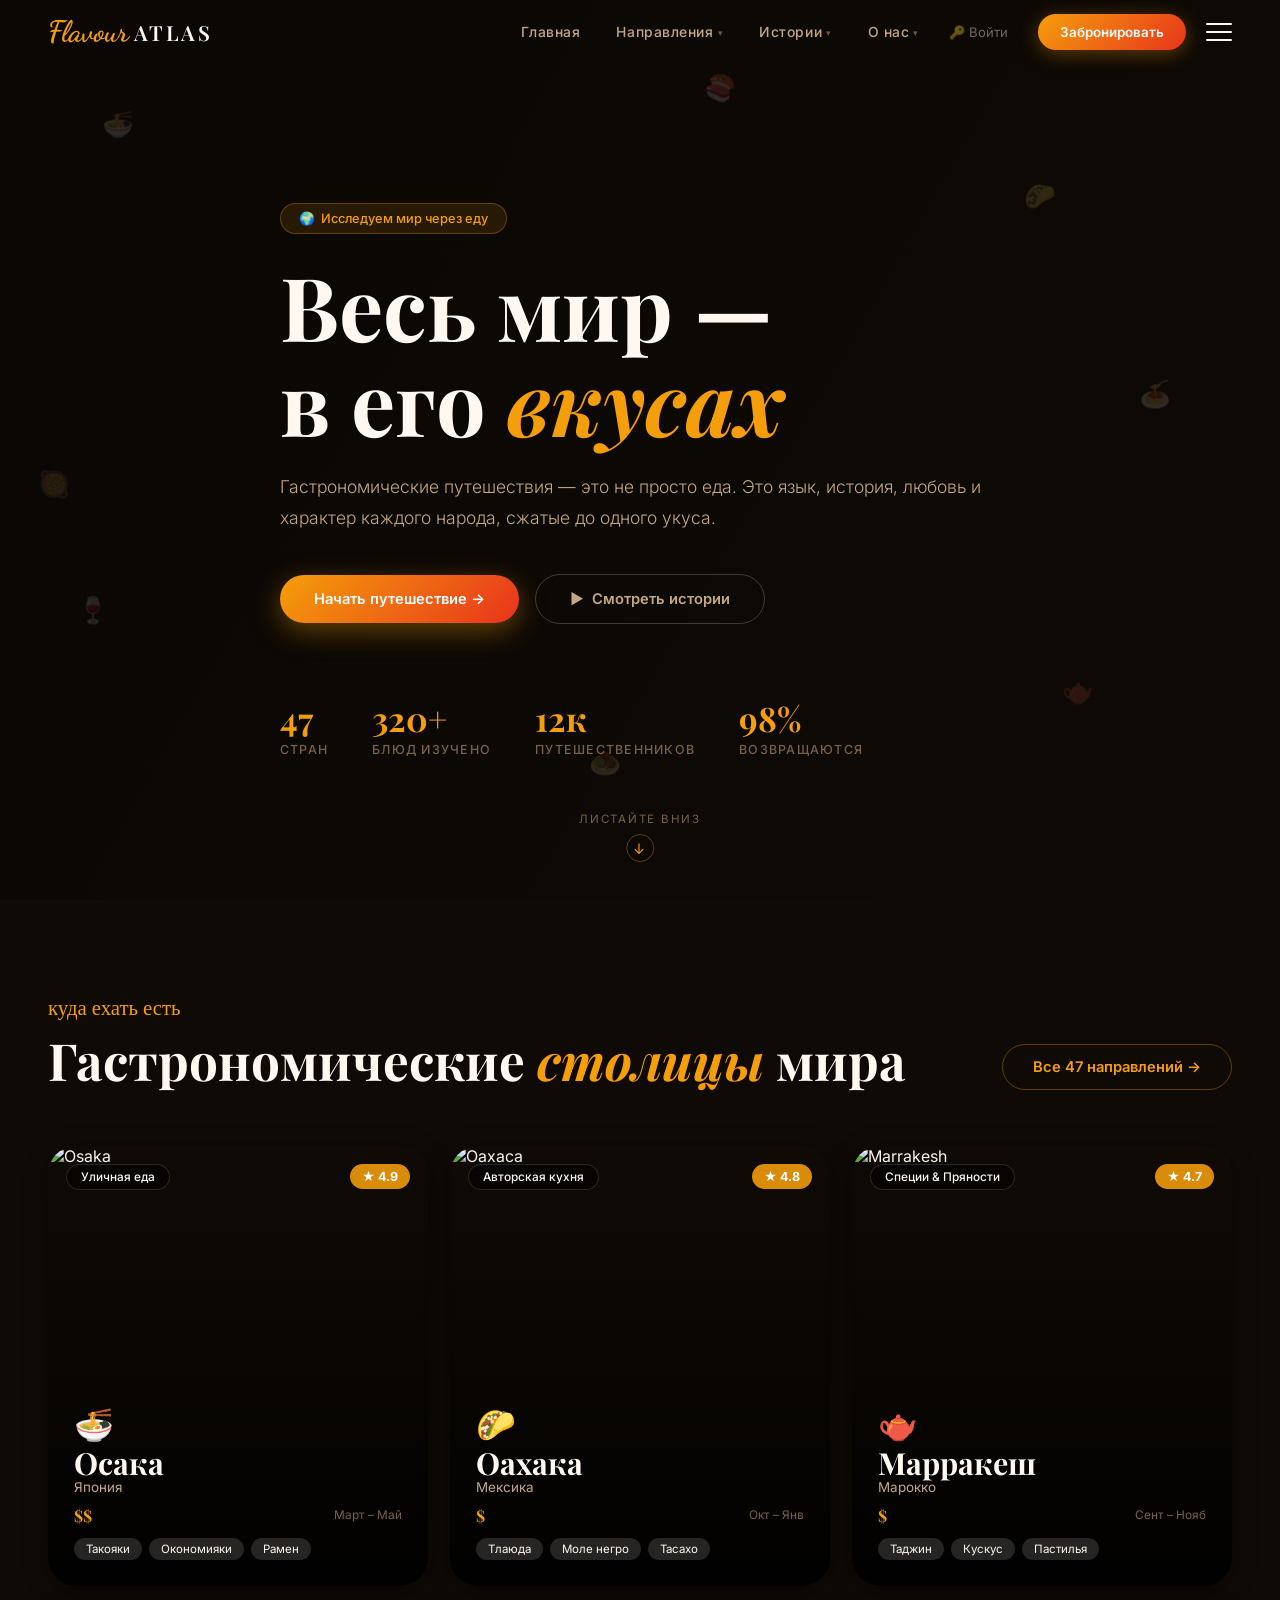
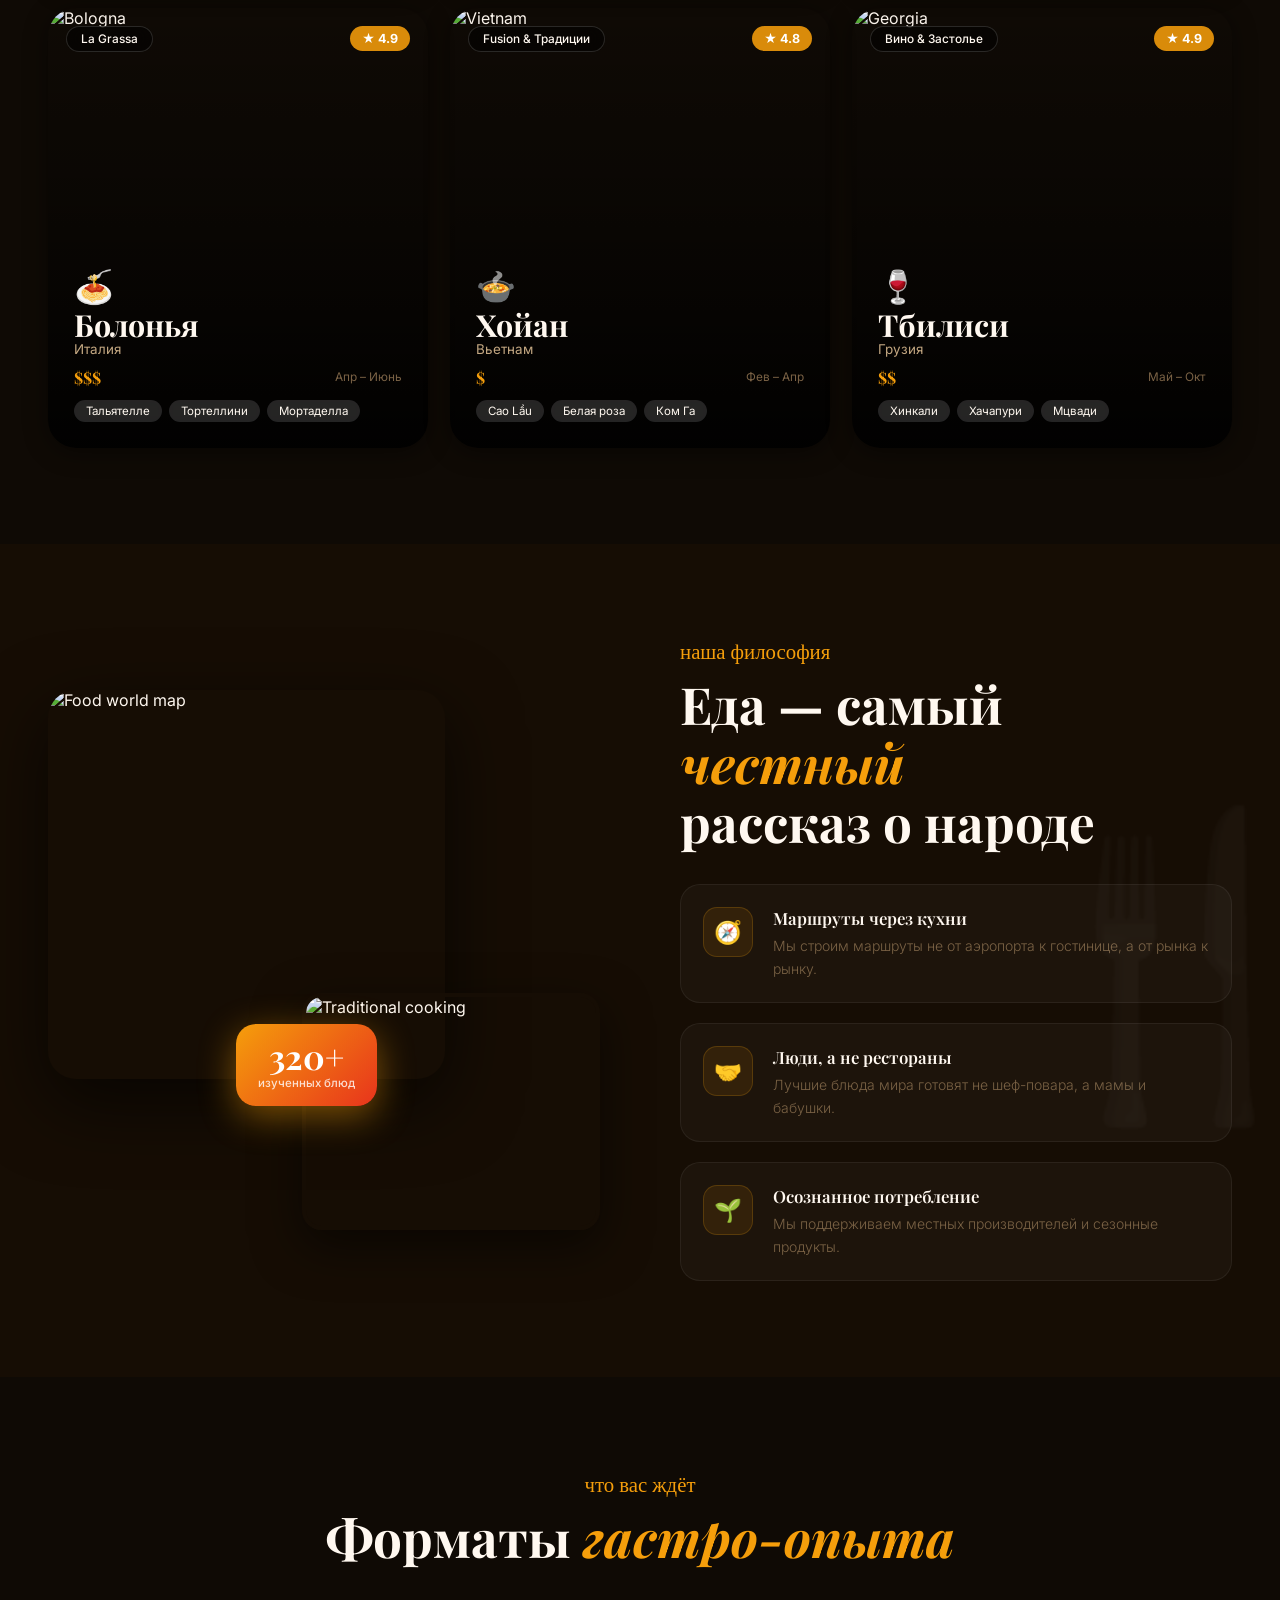
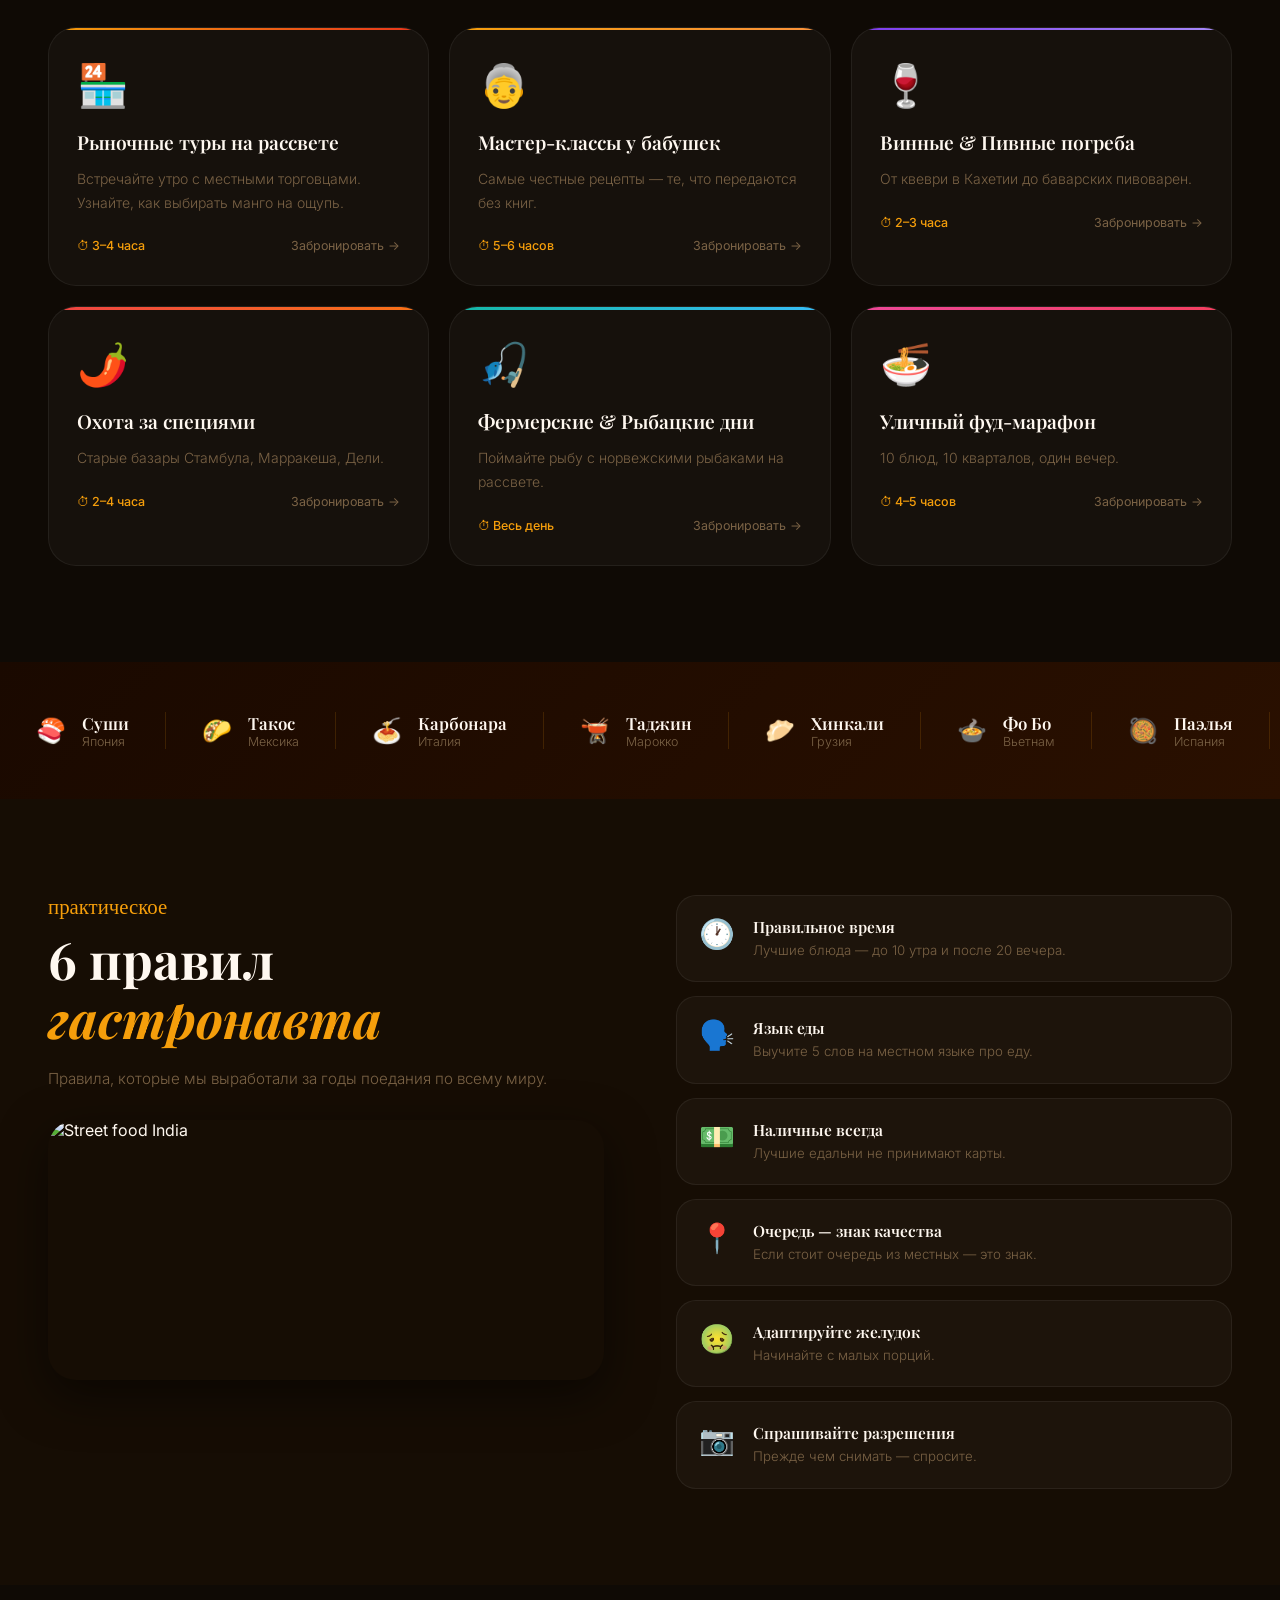
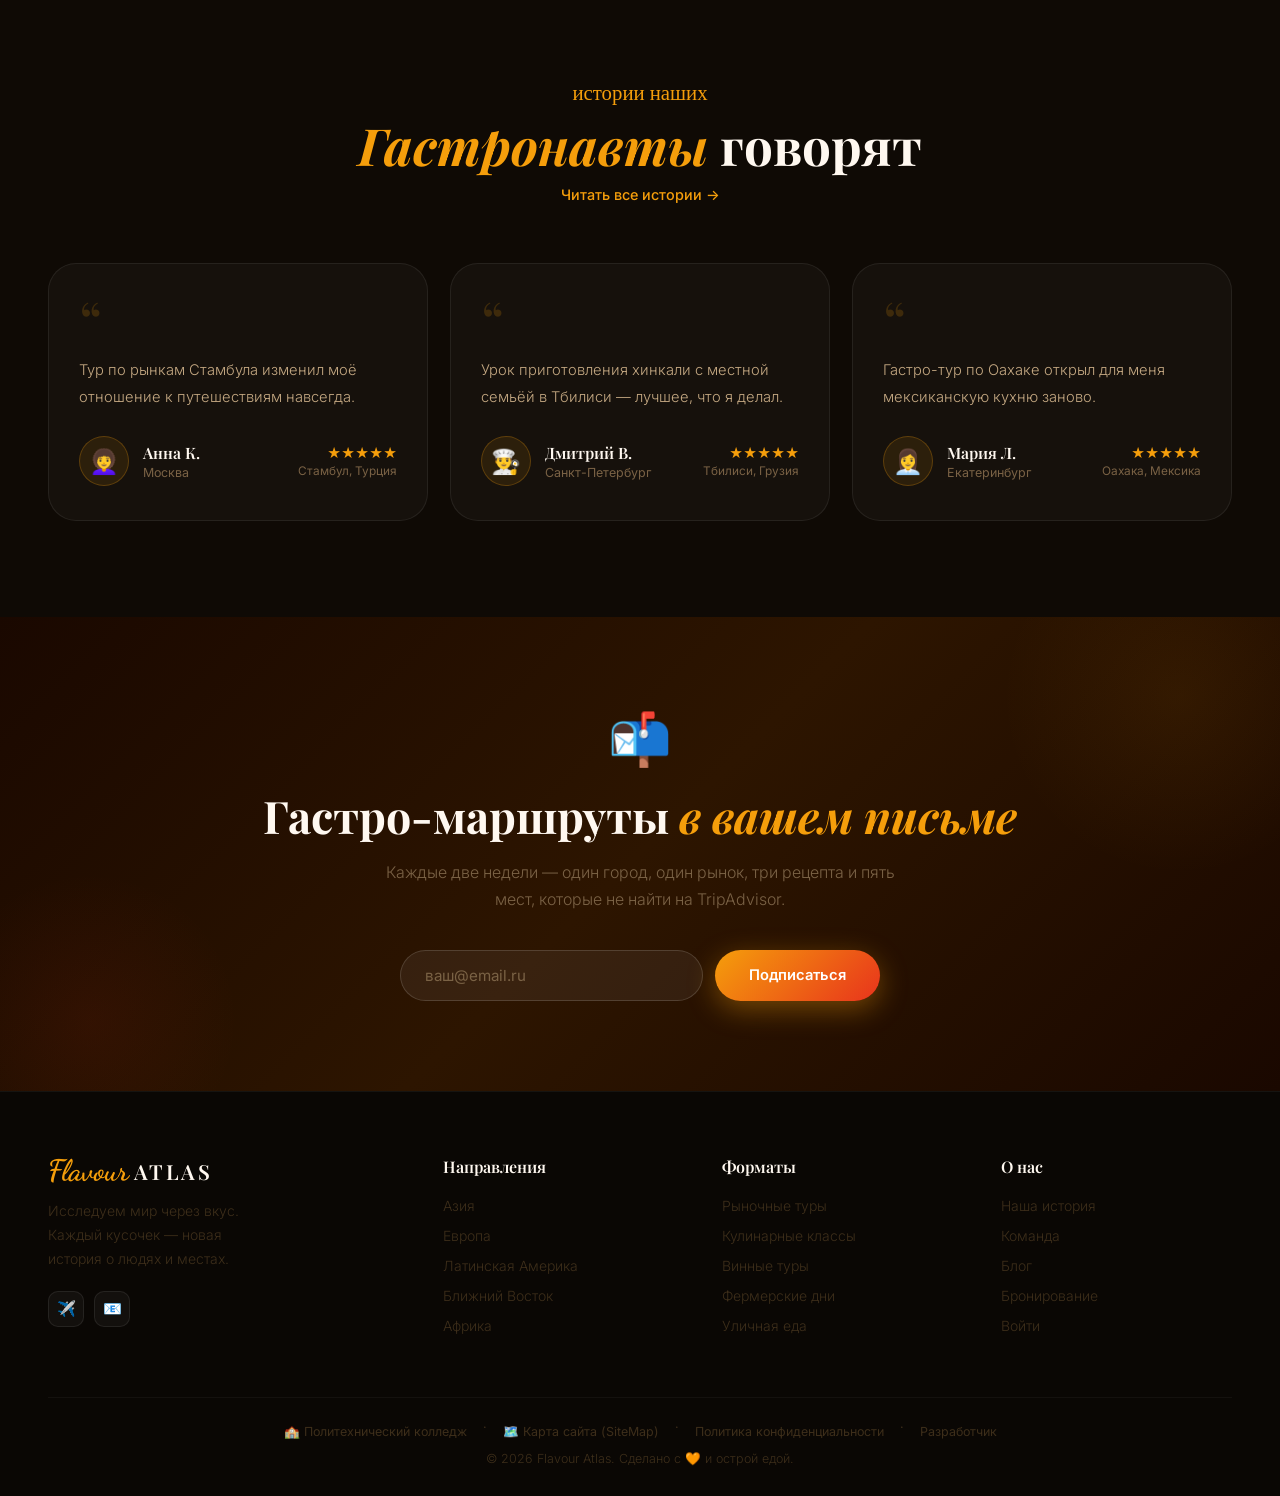
==== index.html @ 431e2768 "Add files via upload" ====
<!DOCTYPE html>
<html lang="ru">
<head>
  <meta charset="UTF-8" />
  <meta name="viewport" content="width=device-width, initial-scale=1.0, maximum-scale=1.0, user-scalable=yes" />
  <title>Flavour Atlas — Гастрономические Путешествия</title>
  <link rel="preconnect" href="https://fonts.googleapis.com" />
  <link rel="preconnect" href="https://fonts.gstatic.com" crossorigin />
  <link href="https://fonts.googleapis.com/css2?family=Playfair+Display:ital,wght@0,400;0,600;0,700;0,900;1,400&family=Inter:wght@300;400;500;600&family=Dancing+Script:wght@600;700&display=swap" rel="stylesheet" />
  <link rel="stylesheet" href="shared.css" />
</head>
<body>

<nav class="navbar" id="navbar">
  <div class="container">
    <a href="index.html" class="logo">
      <span class="logo-script">Flavour</span>
      <span class="logo-serif">ATLAS</span>
    </a>
    <ul class="nav-desktop">
      <li><a href="index.html">Главная</a></li>
      <li><a href="destinations.html">Направления <span class="nav-arrow">▾</span></a>
        <ul class="nav-sub"><li><a href="destinations.html">Все направления</a></li><li><a href="destinations.html">Азия</a></li><li><a href="destinations.html">Европа</a></li><li><a href="destinations.html">Латинская Америка</a></li><li><a href="destinations.html">Африка</a></li></ul>
      </li>
      <li><a href="story.html">Истории <span class="nav-arrow">▾</span></a>
        <ul class="nav-sub"><li><a href="story.html">Все истории</a></li><li><a href="story.html">Дневники</a></li><li><a href="story.html">Рецепты</a></li></ul>
      </li>
      <li><a href="about.html">О нас <span class="nav-arrow">▾</span></a>
        <ul class="nav-sub"><li><a href="about.html">Наша история</a></li><li><a href="about.html">Команда</a></li><li><a href="about.html">Контакты</a></li></ul>
      </li>
    </ul>
    <a href="auth.html" class="nav-auth-link">🔑 Войти</a>
    <a href="booking.html" class="nav-cta-btn">Забронировать</a>
    <div class="hamburger-menu">
      <input id="menu__toggle" type="checkbox"/>
      <label class="menu__btn" for="menu__toggle"><span></span></label>
      <div class="menu__overlay" onclick="document.getElementById('menu__toggle').checked=false"></div>
      <ul class="menu__box">
        <li><a class="menu__item" href="index.html">🏠 Главная</a></li>
        <li><input type="checkbox" id="sub-dest-m" class="menu__sub-toggle" checked/><label for="sub-dest-m">🗺️ Направления</label><ul class="menu__sub"><li><a href="destinations.html">Все направления</a></li><li><a href="destinations.html">Азия</a></li><li><a href="destinations.html">Европа</a></li><li><a href="destinations.html">Лат. Америка</a></li><li><a href="destinations.html">Африка</a></li></ul></li>
        <li><input type="checkbox" id="sub-story-m" class="menu__sub-toggle" checked/><label for="sub-story-m">✍️ Истории</label><ul class="menu__sub"><li><a href="story.html">Все истории</a></li><li><a href="story.html">Дневники</a></li><li><a href="story.html">Рецепты</a></li></ul></li>
        <li><input type="checkbox" id="sub-about-m" class="menu__sub-toggle" checked/><label for="sub-about-m">👥 О нас</label><ul class="menu__sub"><li><a href="about.html">Наша история</a></li><li><a href="about.html">Команда</a></li></ul></li>
        <li><a class="menu__item" href="privacy.html">🔒 Политика конфиденциальности</a></li>
        <li><a class="menu__item" href="developer.html">💻 Разработчик</a></li>
        <li><a class="menu__item" href="booking.html">📅 Забронировать</a></li>
        <li><a class="menu__item" href="auth.html">🔑 Войти / Регистрация</a></li>
      </ul>
    </div>
  </div>
</nav>

<section class="home-hero" id="home">
  <div class="home-hero-bg" style="background-image: url('Images/spec.jpg');"></div>
  <div class="home-hero-overlay"></div>
  <div class="hero-particles">
    <span class="particle" style="top:12%;left:8%;animation-delay:0s;animation-duration:5s">🍜</span>
    <span class="particle" style="top:20%;left:80%;animation-delay:.8s;animation-duration:6.5s">🌮</span>
    <span class="particle" style="top:66%;left:6%;animation-delay:1.4s;animation-duration:5.5s">🍷</span>
    <span class="particle" style="top:75%;left:83%;animation-delay:.3s;animation-duration:7s">🫖</span>
    <span class="particle" style="top:42%;left:89%;animation-delay:2s;animation-duration:6s">🍝</span>
    <span class="particle" style="top:52%;left:3%;animation-delay:1s;animation-duration:8s">🥘</span>
    <span class="particle" style="top:8%;left:55%;animation-delay:.5s;animation-duration:5.8s">🍣</span>
    <span class="particle" style="top:83%;left:46%;animation-delay:1.8s;animation-duration:6.2s">🧆</span>
  </div>
  <div class="container">
    <div class="home-hero-content">
      <div class="hero-pill">🌍&nbsp;&nbsp;Исследуем мир через еду</div>
      <h1>Весь мир —<br>в его <em>вкусах</em></h1>
      <p>Гастрономические путешествия — это не просто еда. Это язык, история, любовь и характер каждого народа, сжатые до одного&nbsp;укуса.</p>
      <div class="hero-cta">
        <a href="destinations.html" class="btn btn-primary">Начать путешествие &rarr;</a>
        <a href="story.html" class="btn btn-outline">&#9654;&nbsp; Смотреть истории</a>
      </div>
      <div class="hero-stats">
        <div class="stat-item"><div class="stat-num">47</div><div class="stat-label">стран</div></div>
        <div class="stat-item"><div class="stat-num">320+</div><div class="stat-label">блюд изучено</div></div>
        <div class="stat-item"><div class="stat-num">12к</div><div class="stat-label">путешественников</div></div>
        <div class="stat-item"><div class="stat-num">98%</div><div class="stat-label">возвращаются</div></div>
      </div>
    </div>
  </div>
  <div class="scroll-hint"><span>Листайте вниз</span><div class="scroll-arrow">↓</div></div>
</section>

<section class="section destinations" id="destinations">
  <div class="container">
    <div class="dest-header">
      <div><span class="section-label">куда ехать есть</span><h2 class="section-title">Гастрономические <em>столицы</em> мира</h2></div>
      <a href="destinations.html" class="btn btn-ghost">Все 47 направлений &rarr;</a>
    </div>
    <div class="dest-grid">
      <a class="dest-card" href="destinations.html"><img class="dest-card-img" src="Images/spec.jpg" alt="Osaka" loading="lazy"><div class="dest-card-overlay"></div><div class="dest-tag">Уличная еда</div><div class="dest-rating">★ 4.9</div><div class="dest-body"><div class="dest-emoji">🍜</div><div class="dest-city">Осака</div><div class="dest-country">Япония</div><div class="dest-desc">Мировая столица уличной еды: такояки, окономияки, рамен на каждом углу.</div><div class="dest-meta"><span class="dest-price">$$</span><span class="dest-time">Март – Май</span></div><div class="dest-tags"><span class="dest-dish">Такояки</span><span class="dest-dish">Окономияки</span><span class="dest-dish">Рамен</span></div></div></a>
      <a class="dest-card" href="destinations.html"><img class="dest-card-img" src="Images/mexic.jpg" alt="Oaxaca" loading="lazy"><div class="dest-card-overlay"></div><div class="dest-tag">Авторская кухня</div><div class="dest-rating">★ 4.8</div><div class="dest-body"><div class="dest-emoji">🌮</div><div class="dest-city">Оахака</div><div class="dest-country">Мексика</div><div class="dest-desc">Родина шоколада, мескаля и семи видов моле.</div><div class="dest-meta"><span class="dest-price">$</span><span class="dest-time">Окт – Янв</span></div><div class="dest-tags"><span class="dest-dish">Тлаюда</span><span class="dest-dish">Моле негро</span><span class="dest-dish">Тасахо</span></div></div></a>
      <a class="dest-card" href="destinations.html"><img class="dest-card-img" src="Images/night.jpg" alt="Marrakesh" loading="lazy"><div class="dest-card-overlay"></div><div class="dest-tag">Специи & Пряности</div><div class="dest-rating">★ 4.7</div><div class="dest-body"><div class="dest-emoji">🫖</div><div class="dest-city">Марракеш</div><div class="dest-country">Марокко</div><div class="dest-desc">Джемаа-эль-Фна — живой театр еды.</div><div class="dest-meta"><span class="dest-price">$</span><span class="dest-time">Сент – Нояб</span></div><div class="dest-tags"><span class="dest-dish">Таджин</span><span class="dest-dish">Кускус</span><span class="dest-dish">Пастилья</span></div></div></a>
      <a class="dest-card" href="destinations.html"><img class="dest-card-img" src="Images/pasta.jpg" alt="Bologna" loading="lazy"><div class="dest-card-overlay"></div><div class="dest-tag">La Grassa</div><div class="dest-rating">★ 4.9</div><div class="dest-body"><div class="dest-emoji">🍝</div><div class="dest-city">Болонья</div><div class="dest-country">Италия</div><div class="dest-desc">Жирная, сытная, гордая. Настоящий болоньезе.</div><div class="dest-meta"><span class="dest-price">$$$</span><span class="dest-time">Апр – Июнь</span></div><div class="dest-tags"><span class="dest-dish">Тальятелле</span><span class="dest-dish">Тортеллини</span><span class="dest-dish">Мортаделла</span></div></div></a>
      <a class="dest-card" href="destinations.html"><img class="dest-card-img" src="Images/vietnam.jpg" alt="Vietnam" loading="lazy"><div class="dest-card-overlay"></div><div class="dest-tag">Fusion & Традиции</div><div class="dest-rating">★ 4.8</div><div class="dest-body"><div class="dest-emoji">🍲</div><div class="dest-city">Хойан</div><div class="dest-country">Вьетнам</div><div class="dest-desc">Кулинарный перекрёсток Азии. Cao Lầu.</div><div class="dest-meta"><span class="dest-price">$</span><span class="dest-time">Фев – Апр</span></div><div class="dest-tags"><span class="dest-dish">Cao Lầu</span><span class="dest-dish">Белая роза</span><span class="dest-dish">Ком Га</span></div></div></a>
      <a class="dest-card" href="destinations.html"><img class="dest-card-img" src="Images/grusin.jpg" alt="Georgia" loading="lazy"><div class="dest-card-overlay"></div><div class="dest-tag">Вино & Застолье</div><div class="dest-rating">★ 4.9</div><div class="dest-body"><div class="dest-emoji">🍷</div><div class="dest-city">Тбилиси</div><div class="dest-country">Грузия</div><div class="dest-desc">Колыбель виноделия. Супра — многочасовое застолье.</div><div class="dest-meta"><span class="dest-price">$$</span><span class="dest-time">Май – Окт</span></div><div class="dest-tags"><span class="dest-dish">Хинкали</span><span class="dest-dish">Хачапури</span><span class="dest-dish">Мцвади</span></div></div></a>
    </div>
  </div>
</section>

<section class="section philosophy" id="about">
  <div class="container">
    <div class="philosophy-grid">
      <div class="philo-images">
        <img class="philo-img-main" src="Images/filosof.jpg" alt="Food world map" loading="lazy">
        <img class="philo-img-secondary" src="Images/sovet.jpg" alt="Traditional cooking" loading="lazy">
        <div class="philo-badge"><div class="philo-badge-num">320+</div><div class="philo-badge-label">изученных блюд</div></div>
      </div>
      <div class="philo-text">
        <span class="section-label">наша философия</span>
        <h2 class="section-title">Еда — самый <em>честный</em><br>рассказ о народе</h2>
        <div class="philo-points">
          <div class="philo-point"><div class="philo-icon">🧭</div><div><h4>Маршруты через кухни</h4><p>Мы строим маршруты не от аэропорта к гостинице, а от рынка к рынку.</p></div></div>
          <div class="philo-point"><div class="philo-icon">🤝</div><div><h4>Люди, а не рестораны</h4><p>Лучшие блюда мира готовят не шеф-повара, а мамы и бабушки.</p></div></div>
          <div class="philo-point"><div class="philo-icon">🌱</div><div><h4>Осознанное потребление</h4><p>Мы поддерживаем местных производителей и сезонные продукты.</p></div></div>
        </div>
      </div>
    </div>
  </div>
</section>

<section class="section experiences" id="experiences">
  <div class="container">
    <div class="exp-header"><span class="section-label">что вас ждёт</span><h2 class="section-title">Форматы <em>гастро-опыта</em></h2></div>
    <div class="exp-grid">
      <a class="exp-card c1" href="booking.html"><div class="exp-emoji">🏪</div><h3>Рыночные туры на рассвете</h3><p>Встречайте утро с местными торговцами. Узнайте, как выбирать манго на ощупь.</p><div class="exp-footer"><span class="exp-duration">⏱ 3–4 часа</span><span class="exp-link">Забронировать →</span></div></a>
      <a class="exp-card c2" href="booking.html"><div class="exp-emoji">👵</div><h3>Мастер-классы у бабушек</h3><p>Самые честные рецепты — те, что передаются без книг.</p><div class="exp-footer"><span class="exp-duration">⏱ 5–6 часов</span><span class="exp-link">Забронировать →</span></div></a>
      <a class="exp-card c3" href="booking.html"><div class="exp-emoji">🍷</div><h3>Винные & Пивные погреба</h3><p>От квеври в Кахетии до баварских пивоварен.</p><div class="exp-footer"><span class="exp-duration">⏱ 2–3 часа</span><span class="exp-link">Забронировать →</span></div></a>
      <a class="exp-card c4" href="booking.html"><div class="exp-emoji">🌶️</div><h3>Охота за специями</h3><p>Старые базары Стамбула, Марракеша, Дели.</p><div class="exp-footer"><span class="exp-duration">⏱ 2–4 часа</span><span class="exp-link">Забронировать →</span></div></a>
      <a class="exp-card c5" href="booking.html"><div class="exp-emoji">🎣</div><h3>Фермерские & Рыбацкие дни</h3><p>Поймайте рыбу с норвежскими рыбаками на рассвете.</p><div class="exp-footer"><span class="exp-duration">⏱ Весь день</span><span class="exp-link">Забронировать →</span></div></a>
      <a class="exp-card c6" href="booking.html"><div class="exp-emoji">🍜</div><h3>Уличный фуд-марафон</h3><p>10 блюд, 10 кварталов, один вечер.</p><div class="exp-footer"><span class="exp-duration">⏱ 4–5 часов</span><span class="exp-link">Забронировать →</span></div></a>
    </div>
  </div>
</section>

<div class="food-strip">
  <div class="strip-track">
    <div class="strip-item"><span style="font-size:1.5rem">🍣</span><div><div class="strip-dish">Суши</div><div class="strip-country">Япония</div></div></div>
    <div class="strip-item"><span style="font-size:1.5rem">🌮</span><div><div class="strip-dish">Такос</div><div class="strip-country">Мексика</div></div></div>
    <div class="strip-item"><span style="font-size:1.5rem">🍝</span><div><div class="strip-dish">Карбонара</div><div class="strip-country">Италия</div></div></div>
    <div class="strip-item"><span style="font-size:1.5rem">🫕</span><div><div class="strip-dish">Таджин</div><div class="strip-country">Марокко</div></div></div>
    <div class="strip-item"><span style="font-size:1.5rem">🥟</span><div><div class="strip-dish">Хинкали</div><div class="strip-country">Грузия</div></div></div>
    <div class="strip-item"><span style="font-size:1.5rem">🍲</span><div><div class="strip-dish">Фо Бо</div><div class="strip-country">Вьетнам</div></div></div>
    <div class="strip-item"><span style="font-size:1.5rem">🥘</span><div><div class="strip-dish">Паэлья</div><div class="strip-country">Испания</div></div></div>
    <div class="strip-item"><span style="font-size:1.5rem">🍛</span><div><div class="strip-dish">Масала</div><div class="strip-country">Индия</div></div></div>
    <div class="strip-item"><span style="font-size:1.5rem">🥐</span><div><div class="strip-dish">Круассан</div><div class="strip-country">Франция</div></div></div>
    <div class="strip-item"><span style="font-size:1.5rem">🧆</span><div><div class="strip-dish">Фалафель</div><div class="strip-country">Израиль</div></div></div>
    <div class="strip-item"><span style="font-size:1.5rem">🍜</span><div><div class="strip-dish">Pad Thai</div><div class="strip-country">Таиланд</div></div></div>
    <div class="strip-item"><span style="font-size:1.5rem">🥩</span><div><div class="strip-dish">Асадо</div><div class="strip-country">Аргентина</div></div></div>
  </div>
</div>

<section class="section tips" id="tips">
  <div class="container">
    <div class="tips-grid">
      <div class="tips-left">
        <span class="section-label">практическое</span>
        <h2 class="section-title">6 правил <em>гастронавта</em></h2>
        <p>Правила, которые мы выработали за годы поедания по всему миру.</p>
        <img class="tips-img" src="Images/sovet.jpg" alt="Street food India" loading="lazy">
      </div>
      <div class="tips-list">
        <div class="tip-item"><span class="tip-emoji">🕐</span><div><h4>Правильное время</h4><p>Лучшие блюда — до 10 утра и после 20 вечера.</p></div></div>
        <div class="tip-item"><span class="tip-emoji">🗣️</span><div><h4>Язык еды</h4><p>Выучите 5 слов на местном языке про еду.</p></div></div>
        <div class="tip-item"><span class="tip-emoji">💵</span><div><h4>Наличные всегда</h4><p>Лучшие едальни не принимают карты.</p></div></div>
        <div class="tip-item"><span class="tip-emoji">📍</span><div><h4>Очередь — знак качества</h4><p>Если стоит очередь из местных — это знак.</p></div></div>
        <div class="tip-item"><span class="tip-emoji">🤢</span><div><h4>Адаптируйте желудок</h4><p>Начинайте с малых порций.</p></div></div>
        <div class="tip-item"><span class="tip-emoji">📷</span><div><h4>Спрашивайте разрешения</h4><p>Прежде чем снимать — спросите.</p></div></div>
      </div>
    </div>
  </div>
</section>

<section class="section reviews" id="reviews">
  <div class="container">
    <div class="reviews-header">
      <span class="section-label">истории наших</span>
      <h2 class="section-title"><em>Гастронавты</em> говорят</h2>
      <p style="margin-top:12px;font-size:.9rem;color:var(--muted);"><a href="story.html" style="color:var(--gold);font-weight:500;">Читать все истории →</a></p>
    </div>
    <div class="reviews-grid">
      <a class="review-card" href="story.html"><div class="review-quote">&ldquo;</div><p class="review-text">Тур по рынкам Стамбула изменил моё отношение к путешествиям навсегда.</p><div class="review-footer"><div class="review-avatar">👩‍🦱</div><div><div class="review-name">Анна К.</div><div class="review-city">Москва</div></div><div class="review-stars"><div class="stars">★★★★★</div><div class="review-dest">Стамбул, Турция</div></div></div></a>
      <a class="review-card" href="story.html"><div class="review-quote">&ldquo;</div><p class="review-text">Урок приготовления хинкали с местной семьёй в Тбилиси — лучшее, что я делал.</p><div class="review-footer"><div class="review-avatar">👨‍🍳</div><div><div class="review-name">Дмитрий В.</div><div class="review-city">Санкт-Петербург</div></div><div class="review-stars"><div class="stars">★★★★★</div><div class="review-dest">Тбилиси, Грузия</div></div></div></a>
      <a class="review-card" href="story.html"><div class="review-quote">&ldquo;</div><p class="review-text">Гастро-тур по Оахаке открыл для меня мексиканскую кухню заново.</p><div class="review-footer"><div class="review-avatar">👩‍💼</div><div><div class="review-name">Мария Л.</div><div class="review-city">Екатеринбург</div></div><div class="review-stars"><div class="stars">★★★★★</div><div class="review-dest">Оахака, Мексика</div></div></div></a>
    </div>
  </div>
</section>

<section class="newsletter" id="newsletter">
  <div class="container newsletter-inner">
    <div class="newsletter-icon">📬</div>
    <h2>Гастро-маршруты <em>в вашем письме</em></h2>
    <p>Каждые две недели — один город, один рынок, три рецепта и пять мест, которые не найти на TripAdvisor.</p>
    <form class="newsletter-form" id="newsletter-form" onsubmit="event.preventDefault(); document.getElementById('newsletter-form').style.display='none'; document.getElementById('newsletter-success').style.display='block';">
      <input class="newsletter-input" type="email" placeholder="ваш@email.ru" required>
      <button type="submit" class="btn btn-primary">Подписаться</button>
    </form>
    <div class="newsletter-success" id="newsletter-success">🎉 Отлично! Первый маршрут уже летит к вам на почту.</div>
  </div>
</section>

<footer class="footer">
  <div class="container">
    <div class="footer-grid">
      <div class="footer-brand">
        <a href="index.html" class="logo"><span class="logo-script">Flavour</span><span class="logo-serif">ATLAS</span></a>
        <p>Исследуем мир через вкус. Каждый кусочек — новая история о людях и местах.</p>
        <div class="social-links">
          <a href="https://t.me/Nickusor" class="social-btn" target="_blank" rel="noopener noreferrer" title="Telegram">✈️</a>
          <a href="mailto:mihakozlov2007@gmail.com" class="social-btn" title="Email">📧</a>
        </div>
      </div>
      <div class="footer-col">
        <h4>Направления</h4>
        <ul><li><a href="destinations.html">Азия</a></li><li><a href="destinations.html">Европа</a></li><li><a href="destinations.html">Латинская Америка</a></li><li><a href="destinations.html">Ближний Восток</a></li><li><a href="destinations.html">Африка</a></li></ul>
      </div>
      <div class="footer-col">
        <h4>Форматы</h4>
        <ul><li><a href="booking.html">Рыночные туры</a></li><li><a href="booking.html">Кулинарные классы</a></li><li><a href="booking.html">Винные туры</a></li><li><a href="booking.html">Фермерские дни</a></li><li><a href="booking.html">Уличная еда</a></li></ul>
      </div>
      <div class="footer-col">
        <h4>О нас</h4>
        <ul><li><a href="about.html">Наша история</a></li><li><a href="about.html">Команда</a></li><li><a href="story.html">Блог</a></li><li><a href="booking.html">Бронирование</a></li><li><a href="auth.html">Войти</a></li></ul>
      </div>
    </div>
    <div class="footer-bottom">
      <div class="footer-links-row">
        <a href="https://www.bartc.by" target="_blank" rel="noopener noreferrer">🏫 Политехнический колледж</a>
        <span>·</span>
        <a href="sitemap.html">🗺️ Карта сайта (SiteMap)</a>
        <span>·</span>
        <a href="privacy.html">Политика конфиденциальности</a>
        <span>·</span>
        <a href="developer.html">Разработчик</a>
      </div>
      <div class="footer-links-row">
        <span class="footer-copy">© 2026 Flavour Atlas. Сделано с 🧡 и острой едой.</span>
      </div>
    </div>
  </div>
</footer>

</body>
</html>
---- shared.css ----
*, *::before, *::after { box-sizing: border-box; margin: 0; padding: 0; }

:root {
  --black:      #0A0704;
  --dark:       #0F0A05;
  --dark2:      #160D04;
  --dark3:      #1C1008;
  --gold:       #F59E0B;
  --gold-light: #FCD34D;
  --fire:       #E8341C;
  --cream:      #FFF8F0;
  --sand:       #C4A882;
  --muted:      #7A6245;
  --dimmed:     #3D2E1A;
  --r-sm:       12px;
  --r-md:       20px;
  --r-lg:       28px;
  --r-xl:       36px;
  --shadow:     0 8px 32px rgba(0,0,0,.5);
  --shadow-lg:  0 20px 64px rgba(0,0,0,.6);
  --transition: all .3s ease;
}

html { scroll-behavior: smooth; }
body {
  background: var(--dark);
  color: var(--cream);
  font-family: 'Inter', sans-serif;
  -webkit-font-smoothing: antialiased;
  overflow-x: hidden;
}
a { text-decoration: none; color: inherit; }
ul { list-style: none; }
img { display: block; max-width: 100%; }

::-webkit-scrollbar { width: 5px; }
::-webkit-scrollbar-track { background: var(--black); }
::-webkit-scrollbar-thumb { background: linear-gradient(var(--gold), var(--fire)); border-radius: 4px; }
::selection { background: rgba(245,158,11,.28); color: var(--cream); }

@keyframes floatUp    { 0%,100%{transform:translateY(0)rotate(0)}  50%{transform:translateY(-18px)rotate(6deg)} }
@keyframes scrollBob  { 0%,100%{transform:translateX(-50%)translateY(0)} 50%{transform:translateX(-50%)translateY(10px)} }
@keyframes fadeUp     { from{opacity:0;transform:translateY(30px)} to{opacity:1;transform:translateY(0)} }
@keyframes pulse      { 0%,100%{box-shadow:0 0 24px rgba(245,158,11,.3)} 50%{box-shadow:0 0 48px rgba(245,158,11,.65)} }
@keyframes gradMove   { 0%{background-position:0% 50%} 50%{background-position:100% 50%} 100%{background-position:0% 50%} }

.container  { max-width: 1240px; margin: 0 auto; padding: 0 28px; }
.section    { padding: 96px 0; }

.section-label {
  font-family: 'Dancing Script', cursive;
  font-size: 1.3rem;
  color: var(--gold);
  display: block;
  margin-bottom: 10px;
}
.section-title {
  font-family: 'Playfair Display', serif;
  font-size: clamp(1.9rem, 4.5vw, 3.2rem);
  font-weight: 700;
  line-height: 1.15;
  color: var(--cream);
}
.section-title em { font-style: italic; color: var(--gold); }

.btn {
  display: inline-flex; align-items: center; gap: 8px;
  padding: 15px 34px;
  border-radius: 100px;
  font-family: 'Inter', sans-serif;
  font-size: .92rem; font-weight: 600;
  cursor: pointer;
  transition: var(--transition);
  border: none; outline: none;
  text-decoration: none;
}
.btn:hover { transform: translateY(-2px); }

.btn-primary {
  background: linear-gradient(135deg, var(--gold), var(--fire));
  color: #fff;
  box-shadow: 0 8px 28px rgba(245,158,11,.38);
}
.btn-primary:hover { box-shadow: 0 14px 40px rgba(245,158,11,.55); }

.btn-outline {
  background: transparent;
  color: var(--sand);
  border: 1.5px solid rgba(255,255,255,.2);
}
.btn-outline:hover { border-color: var(--gold); color: var(--gold); }

.btn-ghost {
  background: transparent;
  color: var(--gold);
  border: 1.5px solid rgba(245,158,11,.35);
  padding: 13px 30px;
}
.btn-ghost:hover { background: var(--gold); color: var(--dark); }

.tag {
  display: inline-flex; align-items: center; gap: 5px;
  padding: 5px 14px;
  border-radius: 100px;
  font-size: .75rem; font-weight: 500;
}
.tag-gold    { background: rgba(245,158,11,.12); border: 1px solid rgba(245,158,11,.3);  color: var(--gold); }
.tag-dark    { background: rgba(0,0,0,.48); backdrop-filter: blur(10px); border: 1px solid rgba(255,255,255,.14); color: var(--cream); }

.breadcrumb {
  font-size: .82rem;
  color: var(--muted);
  margin-bottom: 20px;
  display: flex; gap: 10px; align-items: center;
}
.breadcrumb a { color: var(--sand); transition: color .2s; }
.breadcrumb a:hover { color: var(--gold); }
.breadcrumb .sep { color: var(--dimmed); }

.navbar {
  position: fixed; top: 0; left: 0; right: 0;
  z-index: 999; padding: 14px 0;
  background: transparent;
  transition: background .35s, border-bottom .35s, box-shadow .35s;
}
.navbar.scrolled {
  background: rgba(10,7,4,.95);
  backdrop-filter: blur(22px);
  border-bottom: 1px solid rgba(245,158,11,.12);
  box-shadow: 0 4px 24px rgba(0,0,0,.4);
}
.navbar .container {
  display: flex; align-items: center; justify-content: space-between; gap: 12px;
}

.logo { display: flex; align-items: baseline; gap: 5px; text-decoration: none; }
.logo-script { font-family: 'Dancing Script', cursive; font-size: 1.85rem; font-weight: 700; color: var(--gold); line-height: 1; }
.logo-serif  { font-family: 'Playfair Display', serif;  font-size: 1.3rem;  font-weight: 600; color: var(--cream); letter-spacing: .12em; line-height: 1; }

.nav-desktop { display: flex; align-items: center; gap: 0; list-style: none; margin-left: auto; }
.nav-desktop > li { position: relative; }
.nav-desktop > li > a {
  display: flex; align-items: center; gap: 4px;
  padding: 10px 18px;
  font-size: .87rem; font-weight: 500;
  color: var(--sand); letter-spacing: .04em;
  text-decoration: none;
  transition: color .2s;
  white-space: nowrap;
}
.nav-desktop > li > a:hover,
.nav-desktop > li > a.active { color: var(--gold); }

.nav-arrow { font-size: .55rem; opacity: .5; }
.nav-desktop > li:hover > a > .nav-arrow { transform: rotate(180deg); opacity: 1; }

.nav-sub {
  position: absolute; top: 100%; left: 0;
  min-width: 200px;
  background: rgba(15,8,3,.97);
  border: 1px solid rgba(245,158,11,.2);
  border-radius: 12px;
  padding: 8px 0;
  opacity: 0; visibility: hidden;
  transform: translateY(10px);
  transition: opacity .25s, visibility .25s, transform .25s;
  box-shadow: 0 12px 40px rgba(0,0,0,.7);
  list-style: none;
  z-index: 1000;
}
.nav-desktop > li:hover > .nav-sub { opacity: 1; visibility: visible; transform: translateY(0); }
.nav-sub li a {
  display: flex; align-items: center; gap: 8px;
  padding: 10px 20px;
  font-size: .82rem; color: rgba(255,248,240,.65);
  text-decoration: none;
  transition: color .2s, background .2s, padding-left .2s;
  white-space: nowrap;
}
.nav-sub li a:hover { color: var(--gold); background: rgba(245,158,11,.08); padding-left: 26px; }

.nav-cta-btn {
  margin-left: 12px;
  display: inline-flex; align-items: center; gap: 5px;
  padding: 10px 22px; border-radius: 100px;
  background: linear-gradient(135deg, var(--gold), var(--fire));
  color: #fff; font-size: .84rem; font-weight: 600;
  text-decoration: none;
  box-shadow: 0 4px 20px rgba(245,158,11,.35);
  transition: transform .15s, box-shadow .15s;
}
.nav-cta-btn:hover { transform: translateY(-2px); box-shadow: 0 8px 32px rgba(245,158,11,.55); }
.nav-auth-link {
  font-size: .82rem; color: rgba(255,248,240,.4); text-decoration: none;
  font-family: 'Inter', sans-serif; transition: color .2s; margin-right: 6px;
}
.nav-auth-link:hover { color: var(--gold); }

.hamburger-menu { display: flex; align-items: center; margin-left: 8px; }
#menu__toggle { opacity: 0; position: absolute; pointer-events: none; }

.menu__btn {
  display: flex; align-items: center;
  width: 26px; height: 26px;
  cursor: pointer; z-index: 1001;
  position: relative;
}
.menu__btn > span,
.menu__btn > span::before,
.menu__btn > span::after {
  display: block; position: absolute;
  width: 100%; height: 2px;
  background: var(--cream);
  border-radius: 2px;
  transition-duration: .25s;
}
.menu__btn > span::before { content: ''; top: -8px; }
.menu__btn > span::after  { content: ''; top:  8px; }

#menu__toggle:checked ~ .menu__btn > span { transform: rotate(45deg); }
#menu__toggle:checked ~ .menu__btn > span::before { top: 0; transform: rotate(0); }
#menu__toggle:checked ~ .menu__btn > span::after { top: 0; transform: rotate(90deg); }

.menu__box {
  display: block; position: fixed;
  visibility: hidden;
  top: 0; left: -100%;
  width: min(320px, 85vw); height: 100%;
  margin: 0; padding: 90px 0 40px;
  list-style: none; overflow-y: auto;
  background: rgba(10,7,4,.98);
  box-shadow: 2px 0 24px rgba(0,0,0,.8);
  border-right: 1px solid rgba(245,158,11,.12);
  transition-duration: .25s;
  z-index: 1000;
}
#menu__toggle:checked ~ .menu__box { visibility: visible; left: 0; }

.menu__item {
  display: block; padding: 14px 32px;
  color: var(--sand); font-family: 'Inter', sans-serif;
  font-size: 1.05rem; font-weight: 500;
  text-decoration: none;
  border-bottom: 1px solid rgba(255,255,255,.04);
  transition-duration: .25s;
}
.menu__item:hover { color: var(--gold); background: rgba(245,158,11,.06); padding-left: 38px; }

.menu__sub-toggle { display: none; }
.menu__sub-toggle + label {
  display: flex; align-items: center; gap: 8px;
  padding: 16px 32px 8px;
  color: var(--gold); font-family: 'Inter', sans-serif;
  font-size: .95rem; font-weight: 600;
  cursor: default;
  letter-spacing: .04em;
  text-transform: uppercase;
}
.menu__sub-toggle + label::after { content: '▾'; font-size: .65rem; color: rgba(245,158,11,.5); margin-left: auto; }

.menu__sub { list-style: none; background: rgba(0,0,0,.2); padding: 0 0 8px; }
.menu__sub li a {
  display: block; padding: 10px 32px 10px 48px;
  font-size: .9rem; color: rgba(255,248,240,.55);
  font-family: 'Inter', sans-serif; text-decoration: none;
  transition-duration: .25s;
}
.menu__sub li a:hover { color: var(--gold); padding-left: 54px; }

#menu__toggle:checked ~ .menu__overlay {
  position: fixed; inset: 0;
  background: rgba(0,0,0,.5);
  z-index: 999;
}

@media (max-width: 1024px) {
  .nav-desktop > li > a { padding: 10px 12px; }
}
@media (max-width: 768px) {
  .nav-cta-btn, .nav-auth-link { display: none; }
  .nav-desktop > li > a { padding: 8px 8px; font-size: .76rem; letter-spacing: 0; }
  .nav-arrow { display: none; }
  .menu__box { width: min(300px, 85vw); }
}

.footer { background: var(--black); padding: 64px 0 30px; border-top: 1px solid rgba(255,255,255,.05); }
.footer-grid {
  display: grid; grid-template-columns: 1.5fr 1fr 1fr 1fr;
  gap: 48px; margin-bottom: 52px;
}
.footer-brand p { font-size: .875rem; color: var(--dimmed); line-height: 1.7; font-weight: 300; max-width: 220px; margin-top: 14px; }
.social-links   { display: flex; gap: 10px; margin-top: 20px; }
.social-btn {
  width: 36px; height: 36px;
  background: rgba(255,255,255,.04); border: 1px solid rgba(255,255,255,.08);
  border-radius: 10px; display: flex; align-items: center; justify-content: center;
  font-size: .95rem; cursor: pointer; transition: var(--transition);
  color: var(--cream); text-decoration: none;
}
.social-btn:hover { background: rgba(245,158,11,.14); border-color: rgba(245,158,11,.3); transform: translateY(-2px); }
.footer-col h4  { font-family: 'Playfair Display', serif; font-size: 1rem; font-weight: 600; color: var(--cream); margin-bottom: 18px; }
.footer-col li  { margin-bottom: 10px; }
.footer-col a   { font-size: .875rem; color: var(--dimmed); font-weight: 300; transition: color .2s, padding-left .2s; }
.footer-col a:hover { color: var(--gold); padding-left: 4px; }
.footer-bottom {
  border-top: 1px solid rgba(255,255,255,.04); padding-top: 22px;
  display: flex; flex-direction: column; gap: 8px;
}
.footer-links-row {
  display: flex; gap: 16px; flex-wrap: wrap; justify-content: center;
  font-size: .78rem; color: var(--dimmed);
}
.footer-links-row a {
  color: var(--dimmed); transition: color .2s;
  padding: 4px 0;
}
.footer-links-row a:hover { color: var(--gold); }
.footer-copy { font-size: .78rem; color: var(--dimmed); font-weight: 300; }

@media (max-width: 1024px) { .footer-grid { grid-template-columns: 1fr 1fr; } }
@media (max-width: 480px) {
  .footer-grid { grid-template-columns: 1fr; }
  .footer-bottom { flex-direction: column; text-align: center; }
}

.page-hero {
  position: relative;
  min-height: 50vh;
  display: flex; align-items: center;
  overflow: hidden;
  background: var(--dark);
}
.page-hero-bg {
  position: absolute; inset: 0;
  background-size: cover; background-position: center;
  opacity: .3;
}
.page-hero-overlay {
  position: absolute; inset: 0;
  background: linear-gradient(120deg, rgba(10,7,4,.92) 0%, rgba(10,7,4,.5) 60%, transparent 100%);
}
.page-hero-content {
  position: relative; z-index: 2;
  padding: 140px 0 80px;
  max-width: 680px;
}
.page-hero h1 {
  font-family: 'Playfair Display', serif;
  font-size: clamp(2.8rem, 7vw, 5rem);
  font-weight: 700; line-height: 1.08;
  color: var(--cream); margin-bottom: 24px;
}
.page-hero h1 em { font-style: italic; color: var(--gold); }
.page-hero p {
  font-size: 1.1rem; color: var(--sand);
  font-weight: 300; line-height: 1.75;
  margin-bottom: 40px;
}

.gallery-section { background: var(--dark); padding: 80px 0; }
.gallery-grid {
  display: grid;
  grid-template-columns: repeat(3, 1fr);
  gap: 20px;
}
.gallery-item {
  position: relative;
  border-radius: var(--r-lg);
  overflow: hidden;
  cursor: pointer;
  height: 320px;
  border: 1px solid rgba(255,255,255,.07);
  transition: var(--transition);
}
.gallery-item:hover {
  transform: translateY(-6px);
  border-color: rgba(245,158,11,.3);
  box-shadow: 0 20px 56px rgba(0,0,0,.5);
}
.gallery-item img {
  width: 100%; height: 100%; object-fit: cover;
  transition: transform .5s ease;
}
.gallery-item:hover img { transform: scale(1.08); }
.gallery-item-overlay {
  position: absolute; inset: 0;
  background: linear-gradient(to top, rgba(10,7,4,.85) 0%, transparent 60%);
  display: flex; flex-direction: column; justify-content: flex-end;
  padding: 24px;
  opacity: 0;
  transition: opacity .3s ease;
}
.gallery-item:hover .gallery-item-overlay { opacity: 1; }
.gallery-item-title {
  font-family: 'Playfair Display', serif;
  font-size: 1.1rem; font-weight: 700; color: var(--cream);
  margin-bottom: 4px;
}
.gallery-item-location {
  font-size: .8rem; color: var(--gold); font-weight: 500;
}
.gallery-item-zoom {
  position: absolute; top: 16px; right: 16px;
  width: 40px; height: 40px;
  background: rgba(0,0,0,.5);
  border: 1px solid rgba(255,255,255,.15);
  border-radius: 50%;
  display: flex; align-items: center; justify-content: center;
  color: var(--cream);
  opacity: 0;
  transition: opacity .3s ease, background .2s;
}
.gallery-item:hover .gallery-item-zoom { opacity: 1; }
.gallery-item-zoom:hover { background: var(--gold); color: var(--dark); }

.gallery-item.featured { grid-column: span 2; height: 400px; }

@media (max-width: 1024px) {
  .gallery-grid { grid-template-columns: repeat(2, 1fr); }
  .gallery-item.featured { grid-column: span 2; }
}
@media (max-width: 540px) {
  .gallery-grid { grid-template-columns: 1fr; }
  .gallery-item.featured { grid-column: span 1; height: 320px; }
}

.slider-container {
  position: relative;
  border-radius: var(--r-xl);
  overflow: hidden;
  border: 1px solid rgba(255,255,255,.1);
  margin-bottom: 24px;
}
.slider-track {
  display: flex;
  transition: transform .5s ease;
}
.slider-slide {
  min-width: 100%;
  position: relative;
  height: 450px;
  cursor: pointer;
}
.slider-slide img {
  width: 100%; height: 100%; object-fit: cover;
}
.slider-caption {
  position: absolute; inset: 0;
  background: linear-gradient(to top, rgba(10,7,4,.85) 0%, transparent 50%);
  display: flex; flex-direction: column; justify-content: flex-end;
  padding: 32px 28px;
}
.slider-caption h3 {
  font-family: 'Playfair Display', serif;
  font-size: 1.5rem;
  font-weight: 700; color: var(--cream); margin-bottom: 4px;
}
.slider-caption p {
  font-size: .85rem; color: var(--sand);
}
.slider-zoom {
  position: absolute; top: 20px; right: 20px;
  width: 44px; height: 44px;
  background: rgba(0,0,0,.6);
  backdrop-filter: blur(8px);
  border: 1px solid rgba(255,255,255,.1);
  border-radius: 50%;
  display: flex; align-items: center; justify-content: center;
  font-size: 1.3rem;
  color: var(--cream);
}

.slider-controls {
  display: flex; justify-content: center; align-items: center;
  gap: 16px;
}
.slider-btn {
  width: 44px; height: 44px;
  background: rgba(255,255,255,.04);
  border: 1px solid rgba(255,255,255,.15);
  border-radius: 50%;
  display: flex; align-items: center; justify-content: center;
  color: var(--sand);
  cursor: pointer;
  transition: var(--transition);
  font-size: 1.2rem;
}
.slider-btn:hover { background: rgba(245,158,11,.15); border-color: var(--gold); color: var(--gold); }

.slider-dots {
  display: flex; gap: 8px;
}
.slider-dot {
  width: 10px; height: 10px;
  border-radius: 50%;
  border: 1px solid rgba(255,255,255,.2);
  background: transparent;
  cursor: pointer;
  transition: var(--transition);
  padding: 0;
}
.slider-dot.active { background: var(--gold); border-color: var(--gold); }
.slider-dot:hover { background: rgba(245,158,11,.5); }

.lightbox {
  position: fixed; inset: 0;
  background: rgba(0,0,0,.95);
  backdrop-filter: blur(20px);
  z-index: 2000;
  display: none;
  align-items: center; justify-content: center;
  flex-direction: column;
}
.lightbox.active { display: flex; }
.lightbox-content {
  position: relative;
  max-width: 90vw; max-height: 85vh;
  display: flex; align-items: center; justify-content: center;
}
.lightbox-img {
  max-height: 80vh; max-width: 100%;
  object-fit: contain;
  border-radius: 16px;
}
.lightbox-nav {
  position: absolute; top: 50%; transform: translateY(-50%);
  width: 50px; height: 50px;
  background: rgba(0,0,0,.6);
  border: 1px solid rgba(255,255,255,.15);
  border-radius: 50%;
  display: flex; align-items: center; justify-content: center;
  color: var(--cream);
  cursor: pointer;
  transition: var(--transition);
  font-size: 1.4rem;
  z-index: 10;
}
.lightbox-nav:hover { background: rgba(245,158,11,.2); border-color: var(--gold); color: var(--gold); }
.lightbox-prev { left: -60px; }
.lightbox-next { right: -60px; }
.lightbox-close {
  position: absolute; top: -50px; right: 0;
  width: 44px; height: 44px;
  background: rgba(255,255,255,.06);
  border: 1px solid rgba(255,255,255,.2);
  border-radius: 50%;
  display: flex; align-items: center; justify-content: center;
  color: var(--cream);
  cursor: pointer;
  transition: var(--transition);
  font-size: 1.4rem;
  z-index: 10;
}
.lightbox-close:hover { background: rgba(245,158,11,.2); border-color: var(--gold); color: var(--gold); }
.lightbox-counter {
  position: absolute; top: -50px; left: 0;
  font-size: .85rem; color: var(--muted);
  font-family: 'Inter', sans-serif;
}
.lightbox-info { text-align: center; margin-top: 20px; }
.lightbox-title {
  font-family: 'Playfair Display', serif;
  font-size: 1.3rem; font-weight: 700; color: var(--cream); margin-bottom: 4px;
}
.lightbox-location { font-size: .85rem; color: var(--muted); }

@media (max-width: 1024px) {
  .lightbox-prev { left: 10px; }
  .lightbox-next { right: 10px; }
}
@media (max-width: 640px) {
  .slider-slide { height: 300px; }
}

.home-hero {
  position: relative;
  min-height: 100vh;
  display: flex; align-items: center;
  overflow: hidden;
  background: var(--dark);
}
.home-hero-bg {
  position: absolute; inset: 0;
  background-size: cover; background-position: center;
  opacity: .35;
}
.home-hero-overlay {
  position: absolute; inset: 0;
  background: linear-gradient(120deg, rgba(10,7,4,.92) 0%, rgba(10,7,4,.5) 60%, transparent 100%);
}
.home-hero-content {
  position: relative; z-index: 2;
  padding: 140px 0 80px;
  max-width: 720px;
}
.home-hero h1 {
  font-family: 'Playfair Display', serif;
  font-size: clamp(2.8rem, 7vw, 5.5rem);
  font-weight: 700; line-height: 1.08;
  color: var(--cream); margin-bottom: 24px;
}
.home-hero h1 em { font-style: italic; color: var(--gold); }
.home-hero p {
  font-size: 1.1rem; color: var(--sand);
  font-weight: 300; line-height: 1.75;
  margin-bottom: 40px;
}

.hero-particles { position: absolute; inset: 0; pointer-events: none; overflow: hidden; }
.particle {
  position: absolute;
  font-size: 1.6rem;
  opacity: .14;
  animation: floatUp 6s ease-in-out infinite;
}
.hero-pill {
  display: inline-flex; align-items: center; gap: 6px;
  padding: 7px 18px; border-radius: 100px;
  font-size: .8rem; font-weight: 500;
  background: rgba(245,158,11,.12);
  border: 1px solid rgba(245,158,11,.3);
  color: var(--gold);
  margin-bottom: 24px;
}
.hero-cta { display: flex; gap: 16px; flex-wrap: wrap; align-items: center; }
.hero-stats { display: flex; gap: 44px; flex-wrap: wrap; margin-top: 72px; }
.stat-num { font-family: 'Playfair Display', serif; font-size: 2.1rem; font-weight: 700; color: var(--gold); }
.stat-label { font-size: .78rem; font-weight: 500; color: var(--muted); text-transform: uppercase; letter-spacing: .1em; margin-top: 2px; }

.scroll-hint {
  position: absolute; bottom: 38px; left: 50%; transform: translateX(-50%);
  display: flex; flex-direction: column; align-items: center; gap: 8px;
  color: var(--muted); font-size: .72rem; letter-spacing: .15em;
  text-transform: uppercase; animation: scrollBob 2.2s ease-in-out infinite; z-index: 2;
}
.scroll-arrow {
  width: 28px; height: 28px;
  border: 1.5px solid rgba(245,158,11,.35);
  border-radius: 50%;
  display: flex; align-items: center; justify-content: center;
  color: var(--gold); font-size: .9rem;
}

.destinations { background: var(--dark); }
.dest-header {
  display: flex; justify-content: space-between;
  align-items: flex-end; margin-bottom: 56px;
  flex-wrap: wrap; gap: 20px;
}
.dest-grid {
  display: grid; grid-template-columns: repeat(3, 1fr);
  gap: 22px;
}
.dest-card {
  position: relative; border-radius: var(--r-lg);
  overflow: hidden; height: 440px;
  cursor: pointer; transition: transform .4s ease, box-shadow .4s ease;
  box-shadow: 0 4px 24px rgba(0,0,0,.45);
  display: block; text-decoration: none; color: inherit;
}
.dest-card:hover { transform: translateY(-10px); }
.dest-card-img {
  position: absolute; inset: 0; width: 100%; height: 100%;
  object-fit: cover; transition: transform .6s ease;
}
.dest-card:hover .dest-card-img { transform: scale(1.09); }
.dest-card-overlay {
  position: absolute; inset: 0;
  background: linear-gradient(to top,rgba(0,0,0,.92) 0%,rgba(0,0,0,.35) 55%,transparent 100%);
  transition: background .4s;
}
.dest-card:hover .dest-card-overlay {
  background: linear-gradient(to top,rgba(0,0,0,.95) 0%,rgba(0,0,0,.5) 55%,rgba(0,0,0,.1) 100%);
}
.dest-tag {
  position: absolute; top: 18px; left: 18px;
  background: rgba(0,0,0,.48); backdrop-filter: blur(10px);
  border: 1px solid rgba(255,255,255,.14);
  border-radius: 100px; padding: 5px 14px;
  font-size: .74rem; font-weight: 500; color: var(--cream);
}
.dest-rating {
  position: absolute; top: 18px; right: 18px;
  background: rgba(245,158,11,.88);
  border-radius: 100px; padding: 5px 12px;
  font-size: .78rem; font-weight: 700; color: #fff;
}
.dest-body { position: absolute; bottom: 0; left: 0; right: 0; padding: 26px; }
.dest-emoji { font-size: 2rem; margin-bottom: 4px; }
.dest-city { font-family: 'Playfair Display', serif; font-size: 1.9rem; font-weight: 700; color: var(--cream); line-height: 1; }
.dest-country { font-size: .84rem; color: var(--sand); margin-bottom: 10px; }
.dest-desc {
  font-size: .84rem; color: #ddd; line-height: 1.6;
  max-height: 0; overflow: hidden;
  transition: max-height .45s ease, margin .3s;
}
.dest-card:hover .dest-desc { max-height: 80px; margin-bottom: 12px; }
.dest-meta { display: flex; justify-content: space-between; align-items: center; margin-bottom: 12px; }
.dest-price { font-family: 'Playfair Display', serif; font-size: 1rem; color: var(--gold); font-weight: 700; }
.dest-time  { font-size: .74rem; color: var(--muted); }
.dest-tags  { display: flex; gap: 7px; flex-wrap: wrap; }
.dest-dish  {
  background: rgba(255,255,255,.14); backdrop-filter: blur(6px);
  border-radius: 100px; padding: 4px 12px;
  font-size: .72rem; color: var(--cream);
}

.philosophy { background: var(--dark2); position: relative; overflow: hidden; }
.philosophy::before {
  content: '🍴'; position: absolute; right: -80px; top: 50%;
  transform: translateY(-50%); font-size: 18rem; opacity: .03; pointer-events: none;
}
.philosophy-grid { display: grid; grid-template-columns: 1fr 1fr; gap: 80px; align-items: center; }
.philo-images    { position: relative; height: 540px; }
.philo-img-main {
  position: absolute; top: 0; left: 0;
  width: 72%; height: 72%; object-fit: cover;
  border-radius: var(--r-lg); box-shadow: 0 24px 72px rgba(0,0,0,.65);
}
.philo-img-secondary {
  position: absolute; bottom: 0; right: 0;
  width: 54%; height: 44%; object-fit: cover;
  border-radius: var(--r-md); border: 4px solid var(--dark2);
  box-shadow: 0 16px 48px rgba(0,0,0,.55);
}
.philo-badge {
  position: absolute; bottom: 23%; left: 34%;
  background: linear-gradient(135deg, var(--gold), var(--fire));
  border-radius: var(--r-md); padding: 16px 22px; text-align: center;
  box-shadow: 0 10px 36px rgba(245,158,11,.48);
  animation: pulse 3s ease-in-out infinite; z-index: 2;
}
.philo-badge-num   { font-family: 'Playfair Display', serif; font-size: 2.1rem; font-weight: 700; color: #fff; line-height: 1; }
.philo-badge-label { font-size: .72rem; font-weight: 500; color: rgba(255,255,255,.8); margin-top: 3px; }
.philo-points { display: flex; flex-direction: column; gap: 20px; margin-top: 32px; }
.philo-point {
  display: flex; gap: 20px; align-items: flex-start;
  padding: 22px; background: rgba(255,255,255,.03);
  border: 1px solid rgba(255,255,255,.06);
  border-radius: var(--r-md); transition: var(--transition); cursor: default;
}
.philo-point:hover { background: rgba(245,158,11,.05); border-color: rgba(245,158,11,.2); transform: translateX(6px); }
.philo-icon {
  width: 50px; height: 50px; flex-shrink: 0;
  background: rgba(245,158,11,.1); border: 1px solid rgba(245,158,11,.2);
  border-radius: 14px; display: flex; align-items: center; justify-content: center; font-size: 1.4rem;
}
.philo-point h4 { font-family: 'Playfair Display', serif; font-size: 1.05rem; font-weight: 600; color: var(--cream); margin-bottom: 5px; }
.philo-point p  { font-size: .875rem; color: var(--muted); line-height: 1.65; font-weight: 300; }

.experiences { background: var(--dark); }
.exp-header  { text-align: center; margin-bottom: 60px; }
.exp-grid    { display: grid; grid-template-columns: repeat(3, 1fr); gap: 20px; }
.exp-card {
  background: rgba(255,255,255,.03); border: 1px solid rgba(255,255,255,.06);
  border-radius: var(--r-lg); padding: 32px 28px;
  position: relative; overflow: hidden;
  transition: var(--transition); cursor: pointer;
  display: block; text-decoration: none; color: inherit;
}
.exp-card::before {
  content: ''; position: absolute; top: 0; left: 0; right: 0;
  height: 2.5px; border-radius: 100px 100px 0 0;
}
.exp-card.c1::before { background: linear-gradient(90deg,#F59E0B,#E8341C); }
.exp-card.c2::before { background: linear-gradient(90deg,#F59E0B,#FB923C); }
.exp-card.c3::before { background: linear-gradient(90deg,#7C3AED,#A78BFA); }
.exp-card.c4::before { background: linear-gradient(90deg,#EF4444,#F97316); }
.exp-card.c5::before { background: linear-gradient(90deg,#14B8A6,#38BDF8); }
.exp-card.c6::before { background: linear-gradient(90deg,#EC4899,#F43F5E); }
.exp-card:hover { background: rgba(255,255,255,.07); border-color: rgba(245,158,11,.22); transform: translateY(-6px); box-shadow: 0 20px 56px rgba(0,0,0,.4); }
.exp-emoji { font-size: 2.6rem; margin-bottom: 20px; }
.exp-card h3 { font-family: 'Playfair Display', serif; font-size: 1.2rem; font-weight: 600; color: var(--cream); margin-bottom: 12px; line-height: 1.3; }
.exp-card p  { font-size: .875rem; color: var(--muted); line-height: 1.7; font-weight: 300; margin-bottom: 24px; }
.exp-footer  { display: flex; align-items: center; justify-content: space-between; }
.exp-duration{ font-size: .78rem; color: var(--gold); font-weight: 500; }
.exp-link    { font-size: .78rem; color: var(--muted); transition: color .2s; }
.exp-card:hover .exp-link { color: var(--gold); }

.food-strip {
  padding: 50px 0;
  background: linear-gradient(135deg, #1A0900, #2A1000, #1A0900);
  background-size: 200% 200%; animation: gradMove 8s ease infinite;
  overflow: hidden;
}
.strip-track  { display: flex; gap: 0; }
.strip-item   { display: inline-flex; align-items: center; gap: 16px; padding: 0 36px; border-right: 1px solid rgba(245,158,11,.15); flex-shrink: 0; }
.strip-dish   { font-family: 'Playfair Display', serif; font-size: 1.05rem; color: var(--cream); font-weight: 600; }
.strip-country{ font-size: .78rem; color: var(--muted); font-weight: 300; }

.tips { background: var(--dark2); }
.tips-grid { display: grid; grid-template-columns: 1fr 1fr; gap: 72px; align-items: start; }
.tips-left p { font-size: .95rem; color: var(--muted); line-height: 1.75; font-weight: 300; margin: 18px 0 28px; }
.tips-img { width: 100%; height: 260px; object-fit: cover; border-radius: var(--r-lg); box-shadow: 0 16px 48px rgba(0,0,0,.5); }
.tips-list { display: flex; flex-direction: column; gap: 14px; }
.tip-item {
  display: flex; gap: 18px; align-items: flex-start;
  background: rgba(255,255,255,.03); border: 1px solid rgba(255,255,255,.06);
  border-radius: var(--r-md); padding: 20px 22px;
  transition: var(--transition); cursor: default;
}
.tip-item:hover { background: rgba(245,158,11,.05); border-color: rgba(245,158,11,.25); transform: translateX(5px); }
.tip-emoji { font-size: 1.8rem; flex-shrink: 0; }
.tip-item h4 { font-family: 'Playfair Display', serif; font-size: .97rem; font-weight: 600; color: var(--cream); margin-bottom: 3px; }
.tip-item p  { font-size: .83rem; color: var(--muted); line-height: 1.6; font-weight: 300; }

.reviews { background: var(--dark); }
.reviews-header { text-align: center; margin-bottom: 60px; }
.reviews-grid   { display: grid; grid-template-columns: repeat(3, 1fr); gap: 22px; }
.review-card {
  background: rgba(255,255,255,.033); border: 1px solid rgba(255,255,255,.07);
  border-radius: var(--r-lg); padding: 34px 30px;
  transition: var(--transition);
  display: block; text-decoration: none; color: inherit;
}
.review-card:hover { border-color: rgba(245,158,11,.2); transform: translateY(-4px); box-shadow: 0 16px 48px rgba(0,0,0,.35); }
.review-quote { font-family: 'Playfair Display', serif; font-size: 3.5rem; color: rgba(245,158,11,.18); line-height: .8; margin-bottom: 14px; }
.review-text  { font-size: .92rem; color: var(--sand); line-height: 1.8; font-weight: 300; margin-bottom: 26px; }
.review-footer{ display: flex; align-items: center; gap: 14px; }
.review-avatar {
  width: 50px; height: 50px; background: rgba(245,158,11,.1);
  border: 1px solid rgba(245,158,11,.25); border-radius: 50%;
  display: flex; align-items: center; justify-content: center; font-size: 1.5rem; flex-shrink: 0;
}
.review-name  { font-family: 'Playfair Display', serif; font-size: .98rem; font-weight: 600; color: var(--cream); }
.review-city  { font-size: .78rem; color: var(--muted); margin-top: 2px; }
.review-stars { margin-left: auto; text-align: right; }
.stars        { color: var(--gold); font-size: .85rem; }
.review-dest  { font-size: .74rem; color: var(--muted); margin-top: 3px; }

.newsletter {
  padding: 90px 0;
  background: linear-gradient(135deg, #1A0800, #2D1500, #1A0800);
  position: relative; overflow: hidden; text-align: center;
}
.newsletter::before {
  content: ''; position: absolute; width: 360px; height: 360px;
  top: -100px; right: -80px;
  background: radial-gradient(circle, rgba(245,158,11,.07), transparent 70%);
  border-radius: 50%; pointer-events: none;
}
.newsletter::after {
  content: ''; position: absolute; width: 300px; height: 300px;
  bottom: -80px; left: -60px;
  background: radial-gradient(circle, rgba(232,52,28,.07), transparent 70%);
  border-radius: 50%; pointer-events: none;
}
.newsletter-inner { position: relative; z-index: 1; }
.newsletter-icon  { font-size: 3.2rem; margin-bottom: 16px; }
.newsletter h2 { font-family: 'Playfair Display', serif; font-size: clamp(1.8rem,4vw,2.8rem); font-weight: 700; color: var(--cream); margin-bottom: 14px; }
.newsletter h2 em { color: var(--gold); font-style: italic; }
.newsletter p  { font-size: 1rem; color: var(--muted); line-height: 1.7; font-weight: 300; max-width: 520px; margin: 0 auto 36px; }
.newsletter-form { display: flex; gap: 12px; max-width: 480px; margin: 0 auto; flex-wrap: wrap; justify-content: center; }
.newsletter-input {
  flex: 1; min-width: 220px;
  background: rgba(255,255,255,.06); border: 1.5px solid rgba(255,255,255,.14);
  border-radius: 100px; padding: 15px 24px;
  color: var(--cream); font-family: 'Inter', sans-serif; font-size: .95rem;
  outline: none; transition: border-color .2s, box-shadow .2s;
}
.newsletter-input::placeholder { color: var(--muted); }
.newsletter-input:focus { border-color: rgba(245,158,11,.5); box-shadow: 0 0 0 3px rgba(245,158,11,.1); }
.newsletter-success {
  display: none;
  background: rgba(245,158,11,.1); border: 1px solid rgba(245,158,11,.3);
  border-radius: var(--r-md); padding: 20px 32px;
  color: var(--gold); font-size: 1rem; font-weight: 500;
  max-width: 480px; margin: 0 auto;
}

.about-hero {
  position: relative;
  min-height: 80vh;
  display: flex; align-items: center;
  overflow: hidden; background: var(--dark);
}
.about-hero-bg {
  position: absolute; inset: 0;
  background-size: cover; background-position: center;
  opacity: .3;
}
.about-hero-overlay {
  position: absolute; inset: 0;
  background: linear-gradient(120deg, rgba(10,7,4,.92) 0%, rgba(10,7,4,.5) 60%, transparent 100%);
}
.about-hero-content {
  position: relative; z-index: 2;
  padding: 140px 0 80px;
  max-width: 680px;
}
.about-hero h1 {
  font-family: 'Playfair Display', serif;
  font-size: clamp(2.8rem, 7vw, 5rem);
  font-weight: 700; line-height: 1.08;
  color: var(--cream); margin-bottom: 24px;
}
.about-hero h1 em { font-style: italic; color: var(--gold); }
.about-hero p {
  font-size: 1.1rem; color: var(--sand);
  font-weight: 300; line-height: 1.75;
  margin-bottom: 40px;
}
.about-hero-stats {
  display: flex; gap: 48px; flex-wrap: wrap;
}

.origin { background: var(--dark2); }
.origin-grid {
  display: grid; grid-template-columns: 1fr 1fr;
  gap: 72px; align-items: center;
}
.origin-imgs { position: relative; height: 520px; }
.origin-img-a {
  position: absolute; top:0; left:0;
  width: 68%; height: 72%;
  object-fit: cover;
  border-radius: var(--r-xl);
  box-shadow: var(--shadow-lg);
}
.origin-img-b {
  position: absolute; bottom:0; right:0;
  width: 55%; height: 48%;
  object-fit: cover;
  border-radius: var(--r-lg);
  border: 4px solid var(--dark2);
  box-shadow: var(--shadow);
}
.origin-year {
  position: absolute; top:38%; left:52%;
  background: linear-gradient(135deg, var(--gold), var(--fire));
  border-radius: var(--r-lg);
  padding: 18px 20px; text-align:center;
  box-shadow: 0 12px 36px rgba(245,158,11,.45);
  animation: pulse 3s ease-in-out infinite;
  z-index: 2;
}
.origin-year-num   { font-family:'Playfair Display',serif; font-size:1.8rem; font-weight:700; color:#fff; }
.origin-year-label { font-size:.7rem; font-weight:500; color:rgba(255,255,255,.8); margin-top:2px; }

.origin-text .section-title { margin-bottom: 24px; }
.origin-text p {
  font-size: .95rem; color: var(--sand);
  line-height: 1.8; font-weight: 300;
  margin-bottom: 18px;
}
.origin-text p strong { color: var(--cream); font-weight: 500; }

.values { background: var(--dark); }
.values-header { text-align: center; margin-bottom: 60px; }
.values-grid {
  display: grid; grid-template-columns: repeat(4, 1fr);
  gap: 20px;
}
.value-card {
  background: rgba(255,255,255,.03);
  border: 1px solid rgba(255,255,255,.07);
  border-radius: var(--r-lg);
  padding: 32px 24px;
  text-align: center;
  transition: var(--transition);
  cursor: default;
  position: relative; overflow: hidden;
}
.value-card::before {
  content: ''; position: absolute;
  top: 0; left: 0; right: 0; height: 2px;
}
.value-card:nth-child(1)::before { background: linear-gradient(90deg,#F59E0B,#E8341C); }
.value-card:nth-child(2)::before { background: linear-gradient(90deg,#7C3AED,#A78BFA); }
.value-card:nth-child(3)::before { background: linear-gradient(90deg,#14B8A6,#38BDF8); }
.value-card:nth-child(4)::before { background: linear-gradient(90deg,#EC4899,#F59E0B); }
.value-card:hover {
  background: rgba(255,255,255,.07);
  transform: translateY(-6px);
  border-color: rgba(245,158,11,.2);
}
.value-icon { font-size: 2.8rem; margin-bottom: 18px; }
.value-title {
  font-family: 'Playfair Display', serif;
  font-size: 1.1rem; font-weight: 700;
  color: var(--cream); margin-bottom: 10px;
}
.value-desc { font-size: .85rem; color: var(--muted); line-height: 1.7; font-weight: 300; }

.team { background: var(--dark2); }
.team-header { text-align:center; margin-bottom: 60px; }
.team-grid {
  display: grid; grid-template-columns: repeat(4, 1fr);
  gap: 24px;
}
.team-card {
  border-radius: var(--r-lg);
  overflow: hidden;
  background: var(--dark);
  border: 1px solid rgba(255,255,255,.06);
  transition: var(--transition);
  cursor: default;
}
.team-card:hover { transform: translateY(-6px); box-shadow: 0 20px 56px rgba(0,0,0,.5); border-color: rgba(245,158,11,.2); }
.team-img-wrap {
  height: 200px; position: relative; overflow: hidden;
  background: linear-gradient(135deg, rgba(245,158,11,.1), rgba(232,52,28,.1));
}
.team-img { width: 100%; height: 100%; object-fit: cover; transition: transform .5s; }
.team-card:hover .team-img { transform: scale(1.06); }
.team-body { padding: 20px; }
.team-name {
  font-family: 'Playfair Display', serif;
  font-size: 1.1rem; font-weight: 700; color: var(--cream);
  margin-bottom: 3px;
}
.team-role { font-size: .78rem; color: var(--gold); font-weight: 500; margin-bottom: 10px; }
.team-bio  { font-size: .8rem; color: var(--muted); line-height: 1.6; font-weight: 300; margin-bottom: 14px; }
.team-countries { font-size: .75rem; color: var(--muted); }
.team-countries strong { color: var(--sand); }

.impact {
  background: linear-gradient(135deg, #1A0800, #2D1500, #1A0800);
  background-size: 200% 200%;
  animation: gradMove 8s ease infinite;
  padding: 80px 0;
}
.impact-grid {
  display: grid; grid-template-columns: repeat(4, 1fr);
  gap: 0;
}
.impact-item {
  text-align: center;
  padding: 32px 24px;
  border-right: 1px solid rgba(245,158,11,.12);
}
.impact-item:last-child { border-right: none; }
.impact-num {
  font-family: 'Playfair Display', serif;
  font-size: clamp(2.4rem, 5vw, 3.6rem);
  font-weight: 700; color: var(--gold);
  line-height: 1; margin-bottom: 8px;
}
.impact-label { font-size: .85rem; color: var(--muted); font-weight: 400; line-height: 1.4; }

.timeline-section { background: var(--dark); }
.timeline { position: relative; max-width: 720px; margin: 0 auto; }
.timeline::before {
  content: '';
  position: absolute;
  left: 50%; top: 0; bottom: 0;
  width: 1.5px;
  background: linear-gradient(to bottom, transparent, rgba(245,158,11,.3), transparent);
  transform: translateX(-50%);
}
.tl-item {
  display: flex; gap: 40px; align-items: flex-start;
  margin-bottom: 48px; position: relative;
}
.tl-item:nth-child(even) { flex-direction: row-reverse; }
.tl-content {
  flex: 1;
  background: rgba(255,255,255,.03);
  border: 1px solid rgba(255,255,255,.07);
  border-radius: var(--r-lg);
  padding: 24px;
  transition: var(--transition);
}
.tl-item:hover .tl-content { border-color: rgba(245,158,11,.2); background: rgba(245,158,11,.04); }
.tl-year {
  font-family: 'Playfair Display', serif;
  font-size: 1.4rem; font-weight: 700; color: var(--gold); margin-bottom: 6px;
}
.tl-title { font-family:'Playfair Display',serif; font-size:1rem; font-weight:600; color:var(--cream); margin-bottom:8px; }
.tl-text  { font-size:.84rem; color:var(--muted); line-height:1.65; font-weight:300; }
.tl-dot {
  width: 40px; height: 40px;
  border-radius: 50%; flex-shrink: 0;
  background: linear-gradient(135deg, var(--gold), var(--fire));
  display: flex; align-items:center; justify-content:center;
  font-size: 1.2rem;
  box-shadow: 0 4px 16px rgba(245,158,11,.4);
  position: relative; z-index: 1;
  margin-top: 16px;
}
.tl-spacer { flex: 1; }

.about-cta {
  background: var(--dark2);
  padding: 80px 0;
  text-align: center;
}
.about-cta h2 {
  font-family: 'Playfair Display', serif;
  font-size: clamp(2rem, 5vw, 3.2rem);
  font-weight: 700; color: var(--cream); margin-bottom: 16px;
}
.about-cta h2 em { color: var(--gold); font-style: italic; }
.about-cta p { font-size: 1rem; color: var(--muted); line-height: 1.7; font-weight: 300; max-width: 500px; margin: 0 auto 36px; }
.about-cta-btns { display: flex; gap: 14px; justify-content: center; flex-wrap: wrap; }

.booking-form {
  max-width: 640px; margin: 0 auto;
  background: rgba(255,255,255,.03);
  border: 1px solid rgba(255,255,255,.07);
  border-radius: var(--r-xl);
  padding: 40px;
}
.form-group { display: flex; flex-direction: column; gap: 8px; margin-bottom: 20px; }
.form-label { font-size: .83rem; font-weight: 500; color: var(--sand); letter-spacing: .04em; }
.form-input, .form-select, .form-textarea {
  background: rgba(255,255,255,.05);
  border: 1.5px solid rgba(255,255,255,.1);
  border-radius: var(--r-md);
  padding: 14px 18px;
  color: var(--cream);
  font-family: 'Inter', sans-serif;
  font-size: .92rem;
  outline: none;
  transition: border-color .2s, box-shadow .2s;
  width: 100%;
}
.form-input::placeholder, .form-textarea::placeholder { color: var(--muted); }
.form-input:focus, .form-select:focus, .form-textarea:focus {
  border-color: rgba(245,158,11,.5);
  box-shadow: 0 0 0 3px rgba(245,158,11,.1);
}
.form-select {
  appearance: none;
  background-image: url("data:image/svg+xml,%3Csvg xmlns='http://www.w3.org/2000/svg' width='12' height='12' viewBox='0 0 12 12'%3E%3Cpath d='M6 8L1 3h10z' fill='%237A6245'/%3E%3C/svg%3E");
  background-repeat: no-repeat; background-position: right 16px center;
  padding-right: 40px; cursor: pointer;
}
.form-select option { background: var(--dark2); color: var(--cream); }
.form-textarea { resize: vertical; min-height: 120px; }
.form-row { display: grid; grid-template-columns: 1fr 1fr; gap: 20px; }

.success-box {
  text-align: center;
  padding: 60px 40px;
  background: rgba(255,255,255,.03);
  border: 1px solid rgba(255,255,255,.07);
  border-radius: var(--r-xl);
}
.success-box h2 {
  font-family: 'Playfair Display', serif;
  font-size: 1.8rem; font-weight: 700;
  color: var(--cream); margin-bottom: 12px;
}
.success-box p { color: var(--muted); line-height: 1.7; font-weight: 300; }

.reveal {
  opacity: 0;
  transform: translateY(30px);
  transition: opacity .6s ease, transform .6s ease;
}
.reveal.visible {
  opacity: 1;
  transform: translateY(0);
}

@media (max-width: 1024px) {
  .values-grid { grid-template-columns: repeat(2,1fr); }
  .team-grid { grid-template-columns: repeat(2,1fr); }
  .impact-grid { grid-template-columns: repeat(2,1fr); }
  .dest-grid { grid-template-columns: repeat(2,1fr); }
  .exp-grid { grid-template-columns: repeat(2,1fr); }
  .reviews-grid { grid-template-columns: repeat(2,1fr); }
  .footer-grid { grid-template-columns: 1fr 1fr; }
}
@media (max-width: 768px) {
  .section { padding: 70px 0; }
  .origin-grid { grid-template-columns: 1fr; }
  .origin-imgs { height: 320px; }
  .philosophy-grid { grid-template-columns: 1fr; }
  .philo-images { height: 320px; }
  .timeline::before { left:20px; }
  .tl-item,.tl-item:nth-child(even) { flex-direction:column; gap:16px; }
  .tl-dot { margin-top:0; }
  .dest-grid { grid-template-columns: 1fr; }
  .dest-card { height: 380px; }
  .exp-grid { grid-template-columns: 1fr; }
  .tips-grid { grid-template-columns: 1fr; }
  .reviews-grid { grid-template-columns: 1fr; }
  .form-row { grid-template-columns: 1fr; }
}
@media (max-width: 540px) {
  .values-grid { grid-template-columns: 1fr; }
  .team-grid { grid-template-columns: 1fr; }
  .impact-grid { grid-template-columns: repeat(2,1fr); }
  .footer-grid { grid-template-columns: 1fr; }
  .footer-bottom { flex-direction: column; text-align: center; }
}
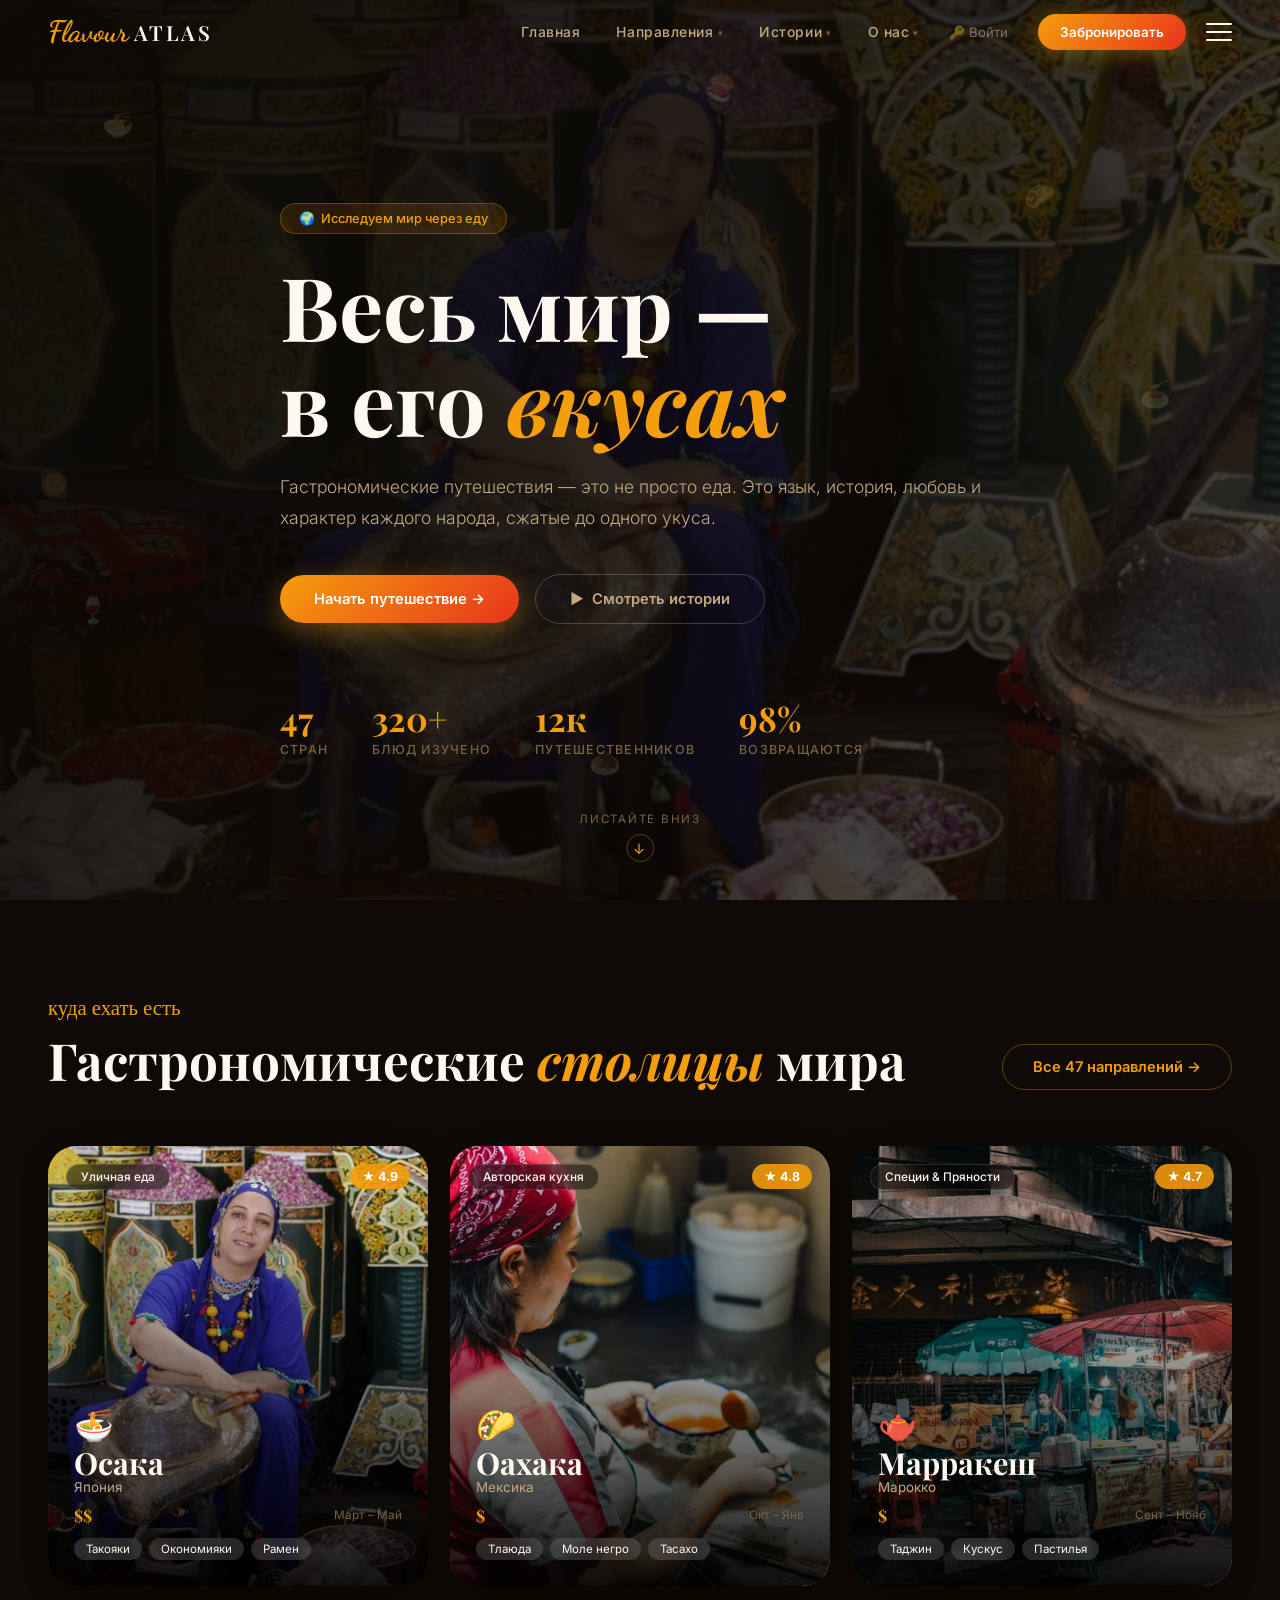
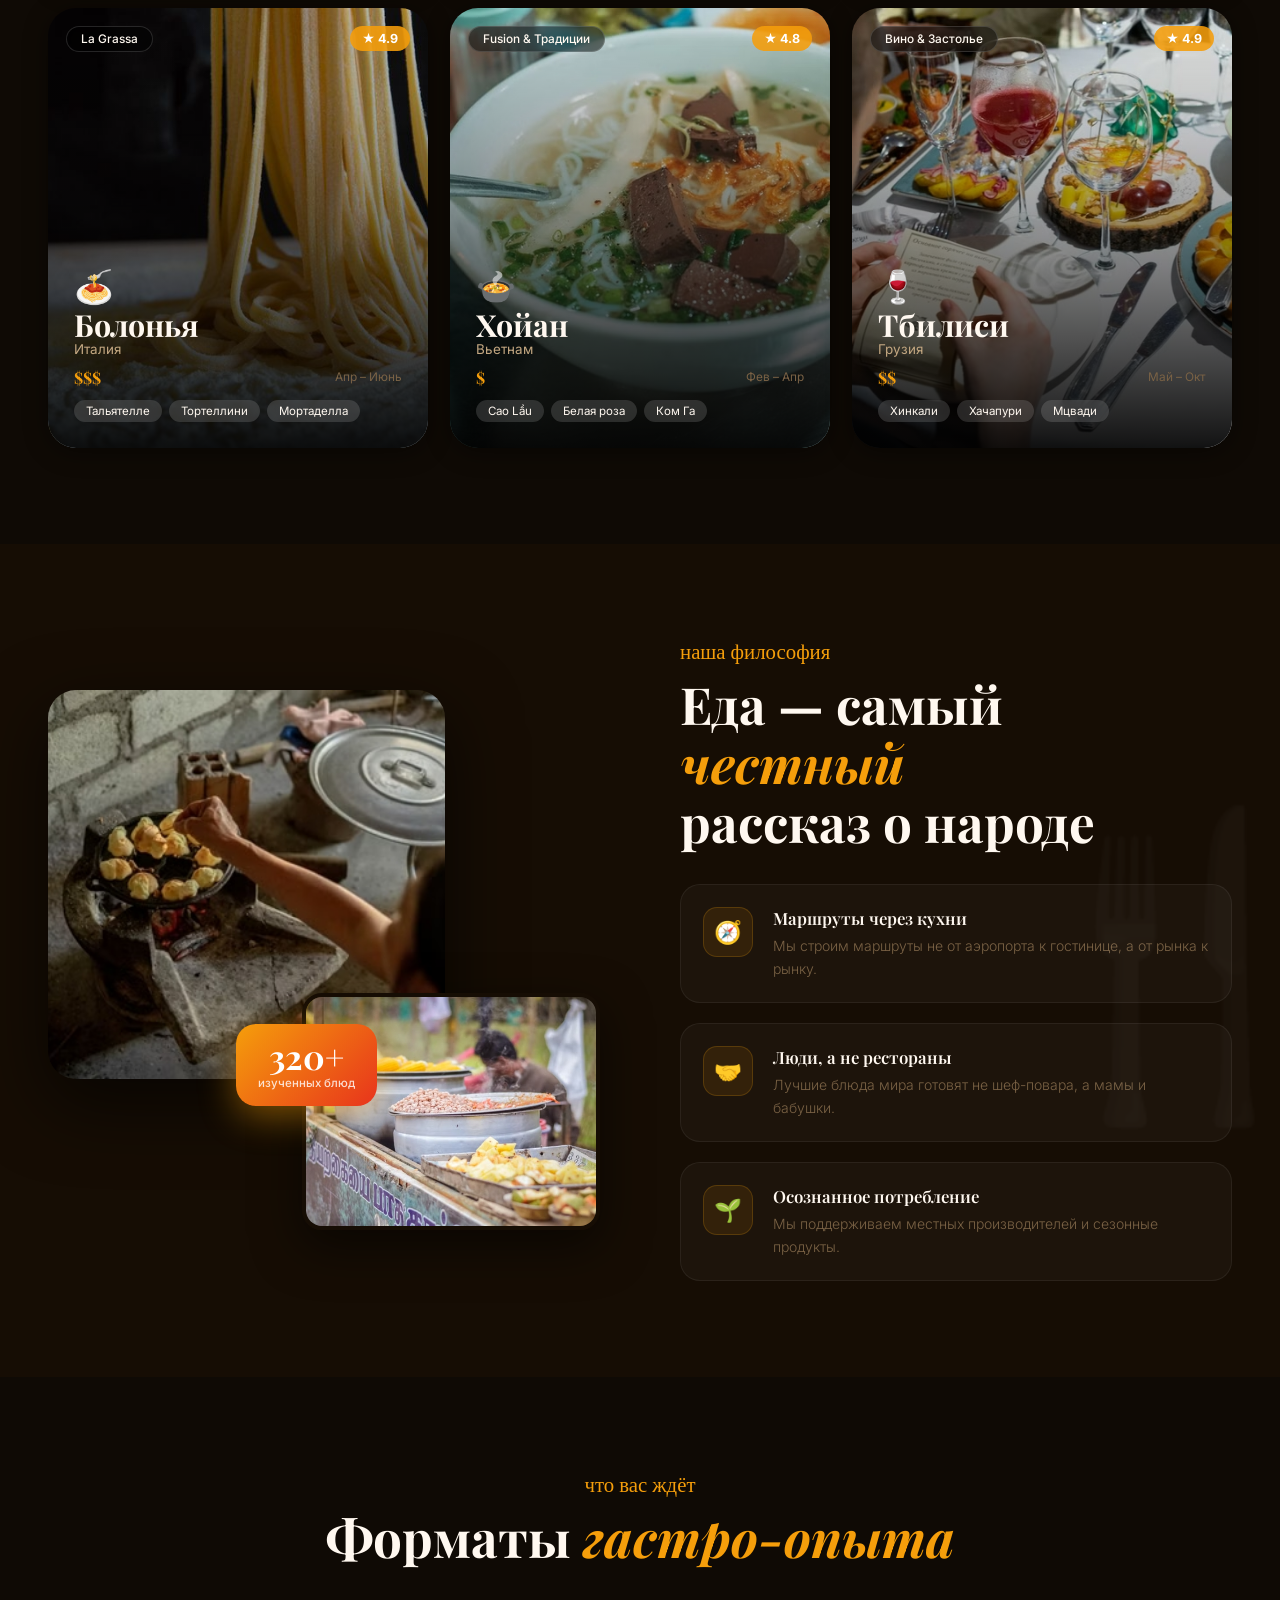
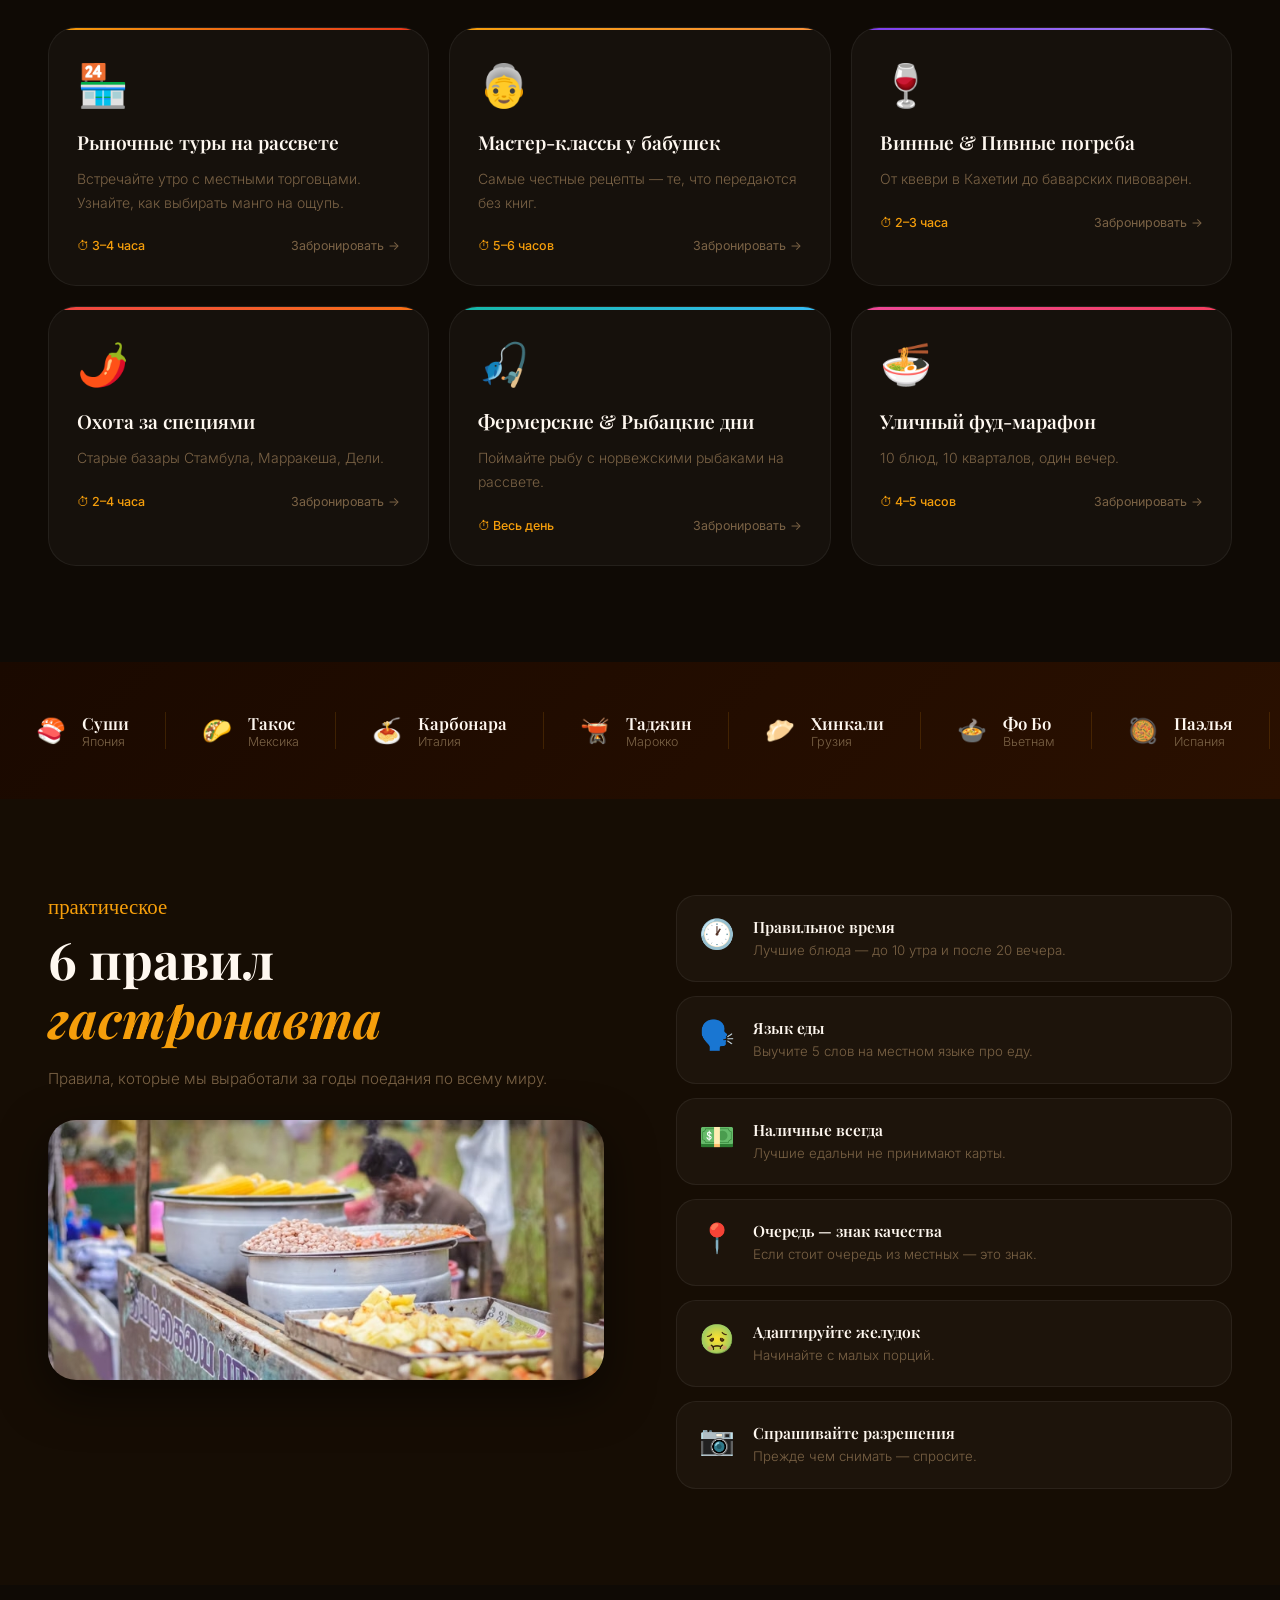
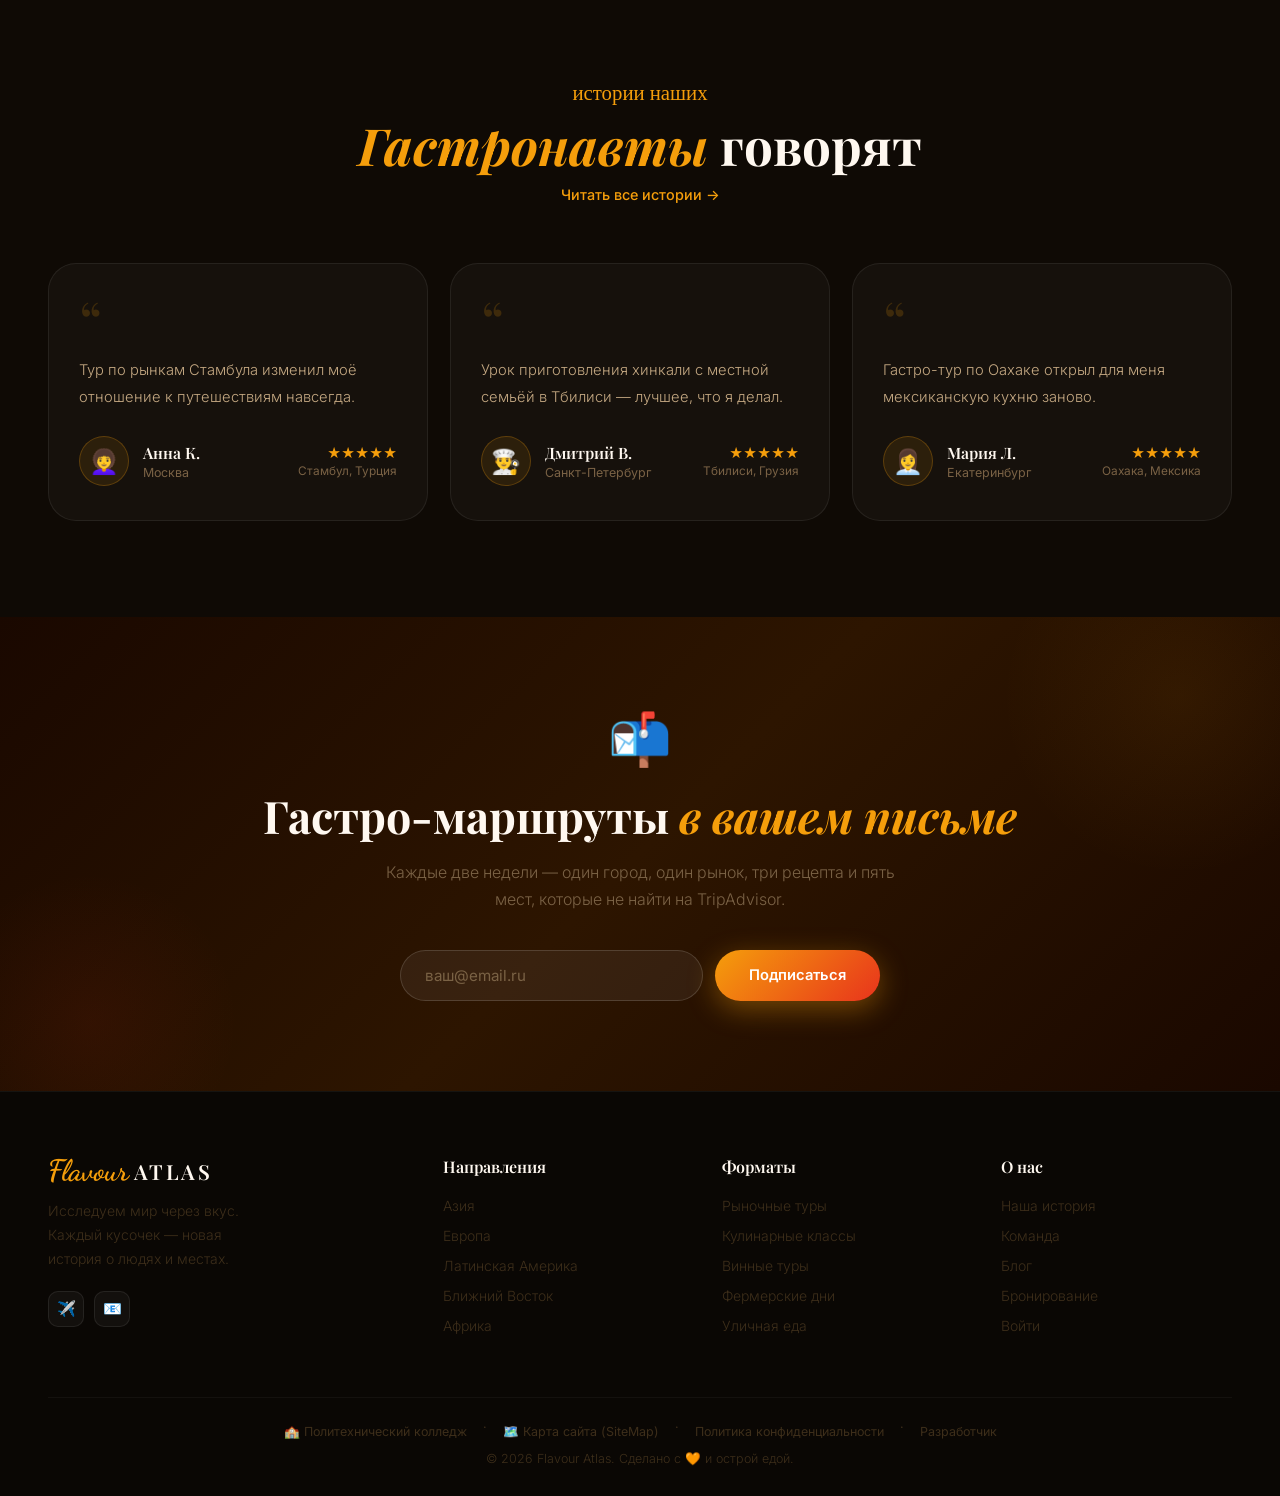
==== commit 851a4a6a: "index.html" ====
--- a/index.html
+++ b/index.html
@@ -242,4 +242,4 @@
 </footer>
 
 </body>
-</html>+</html>
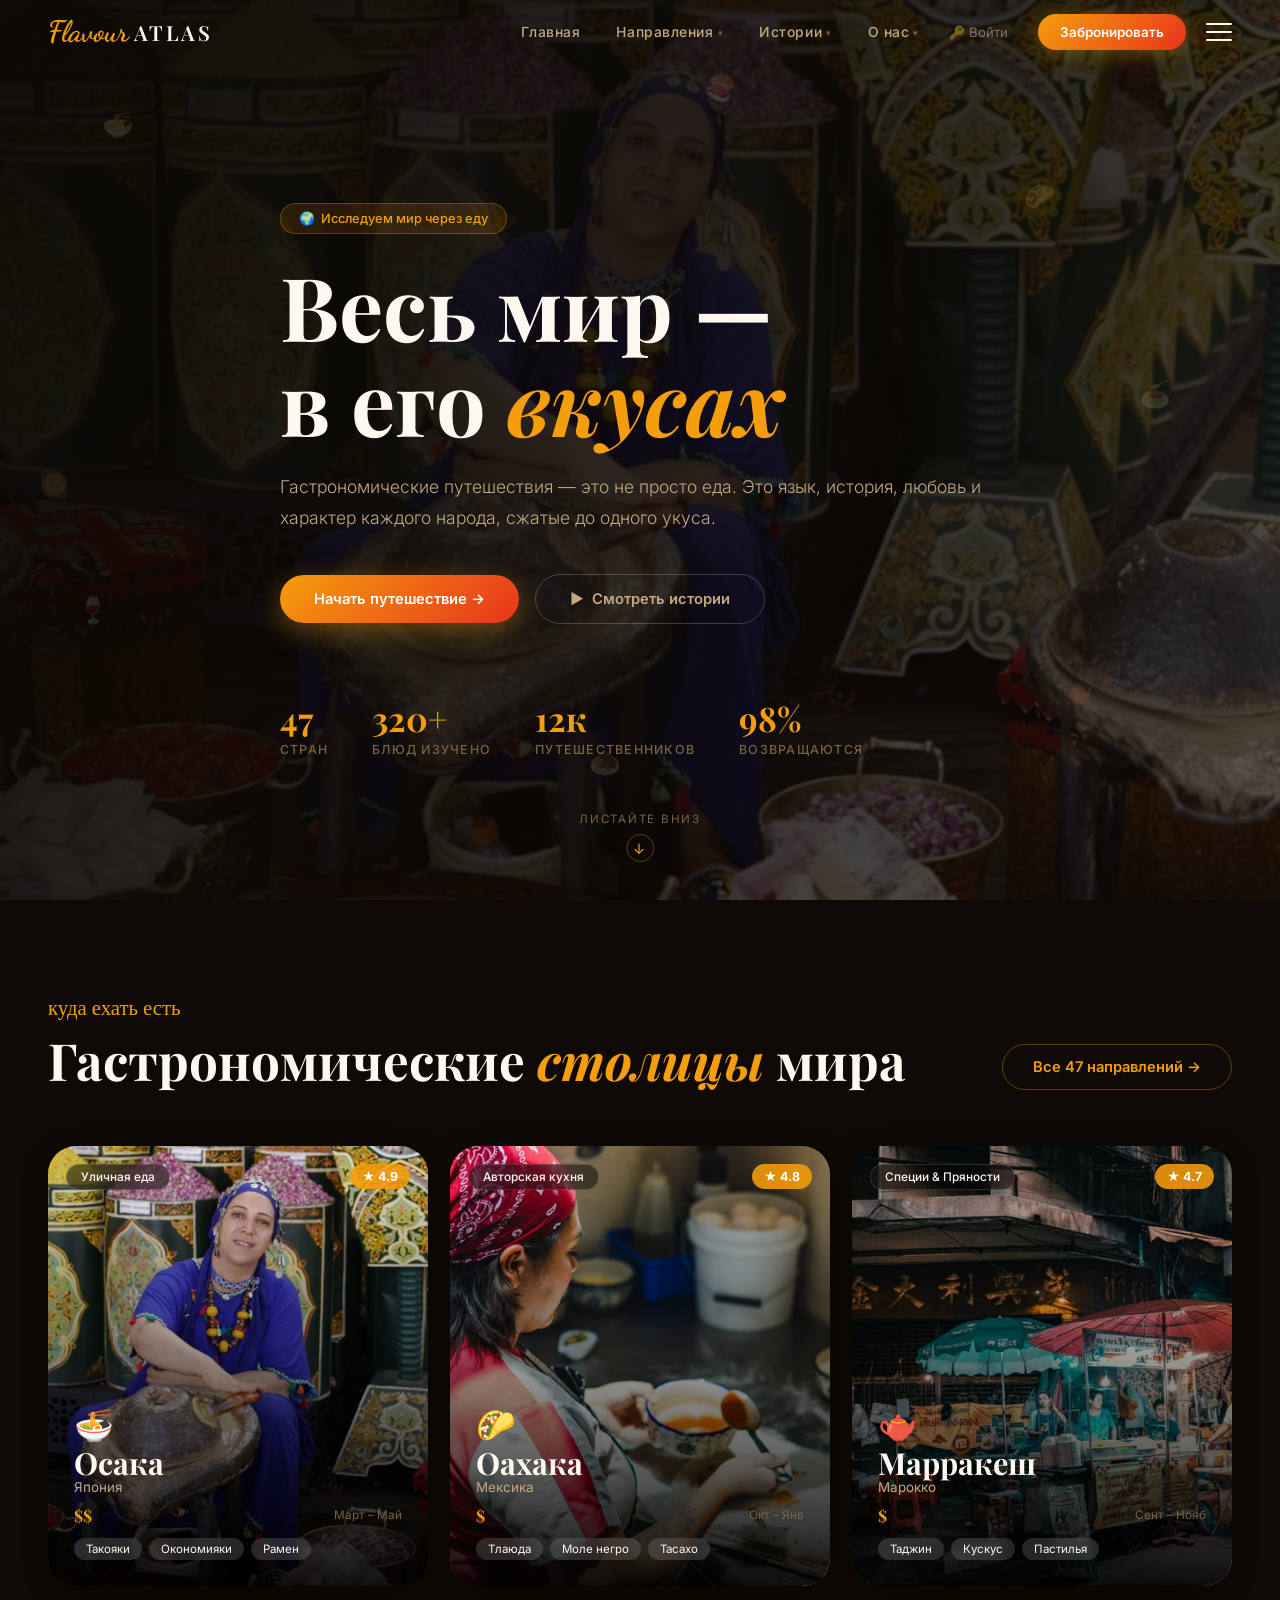
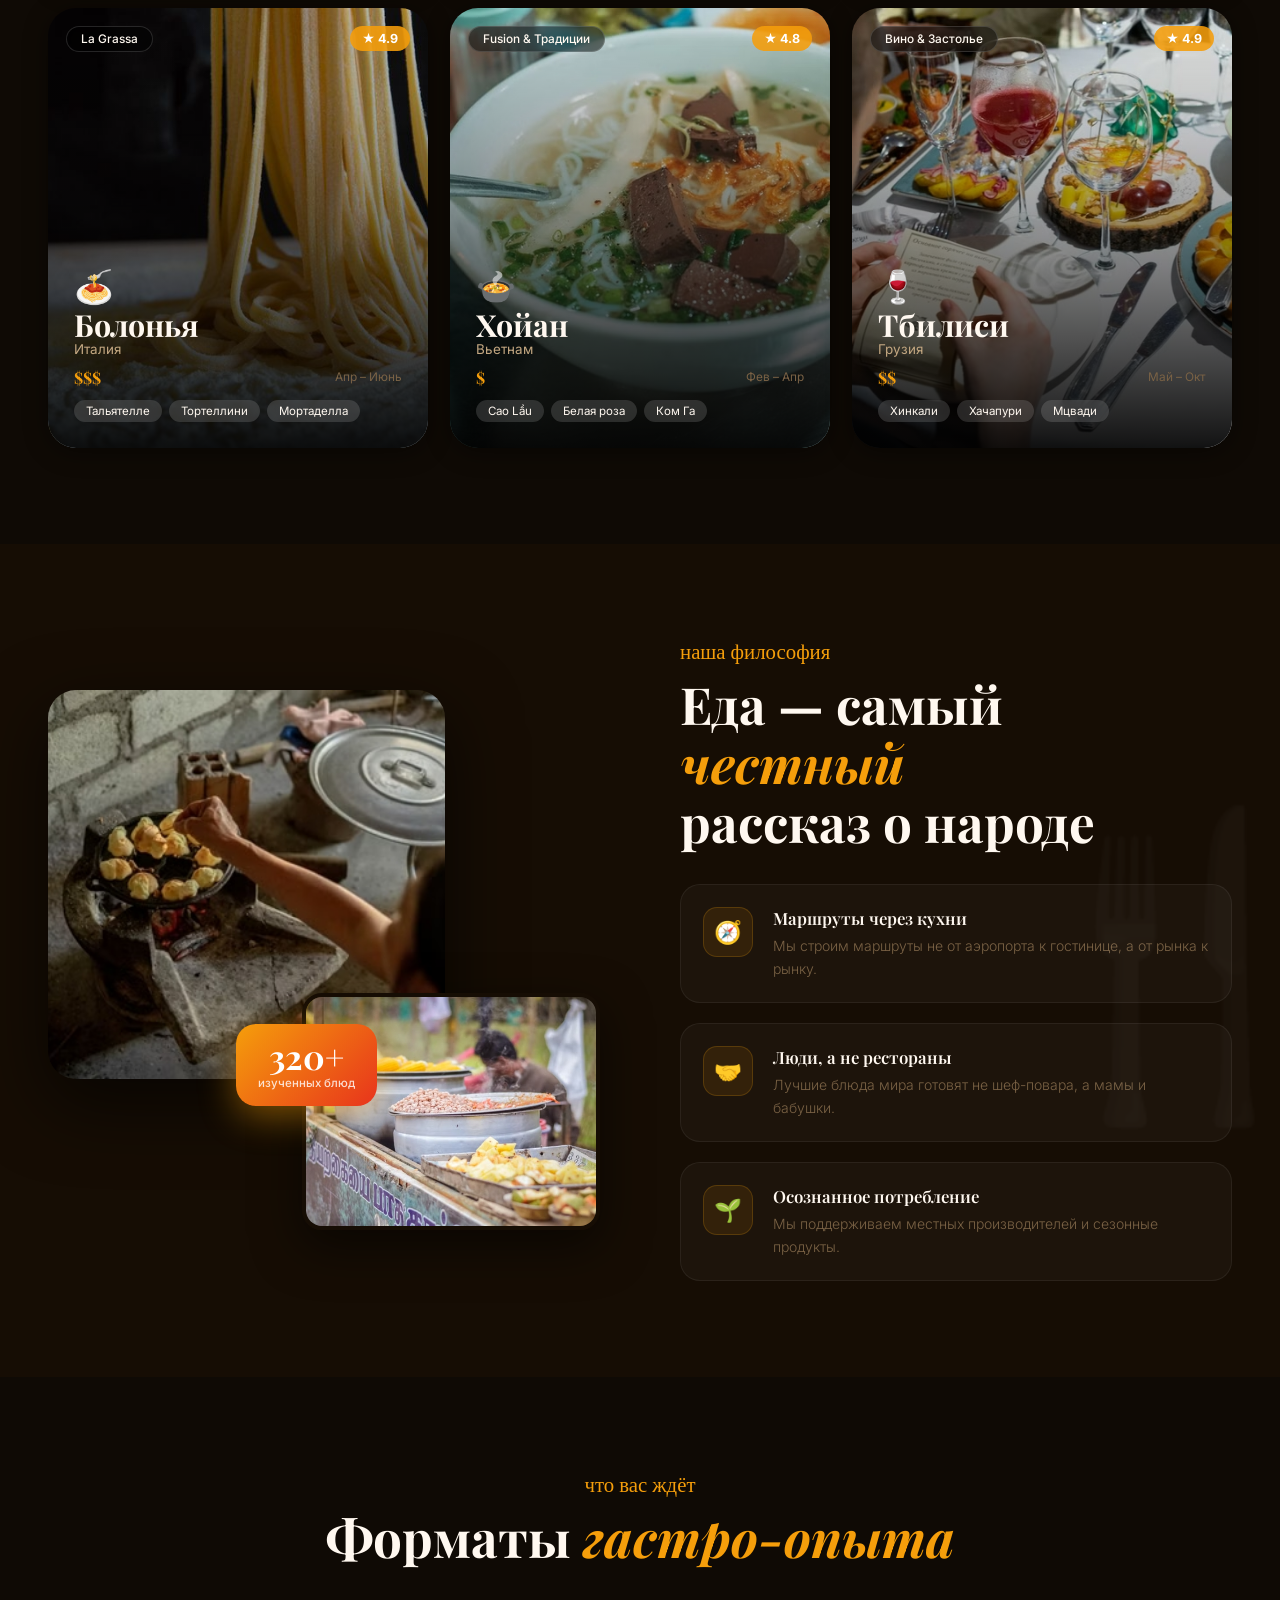
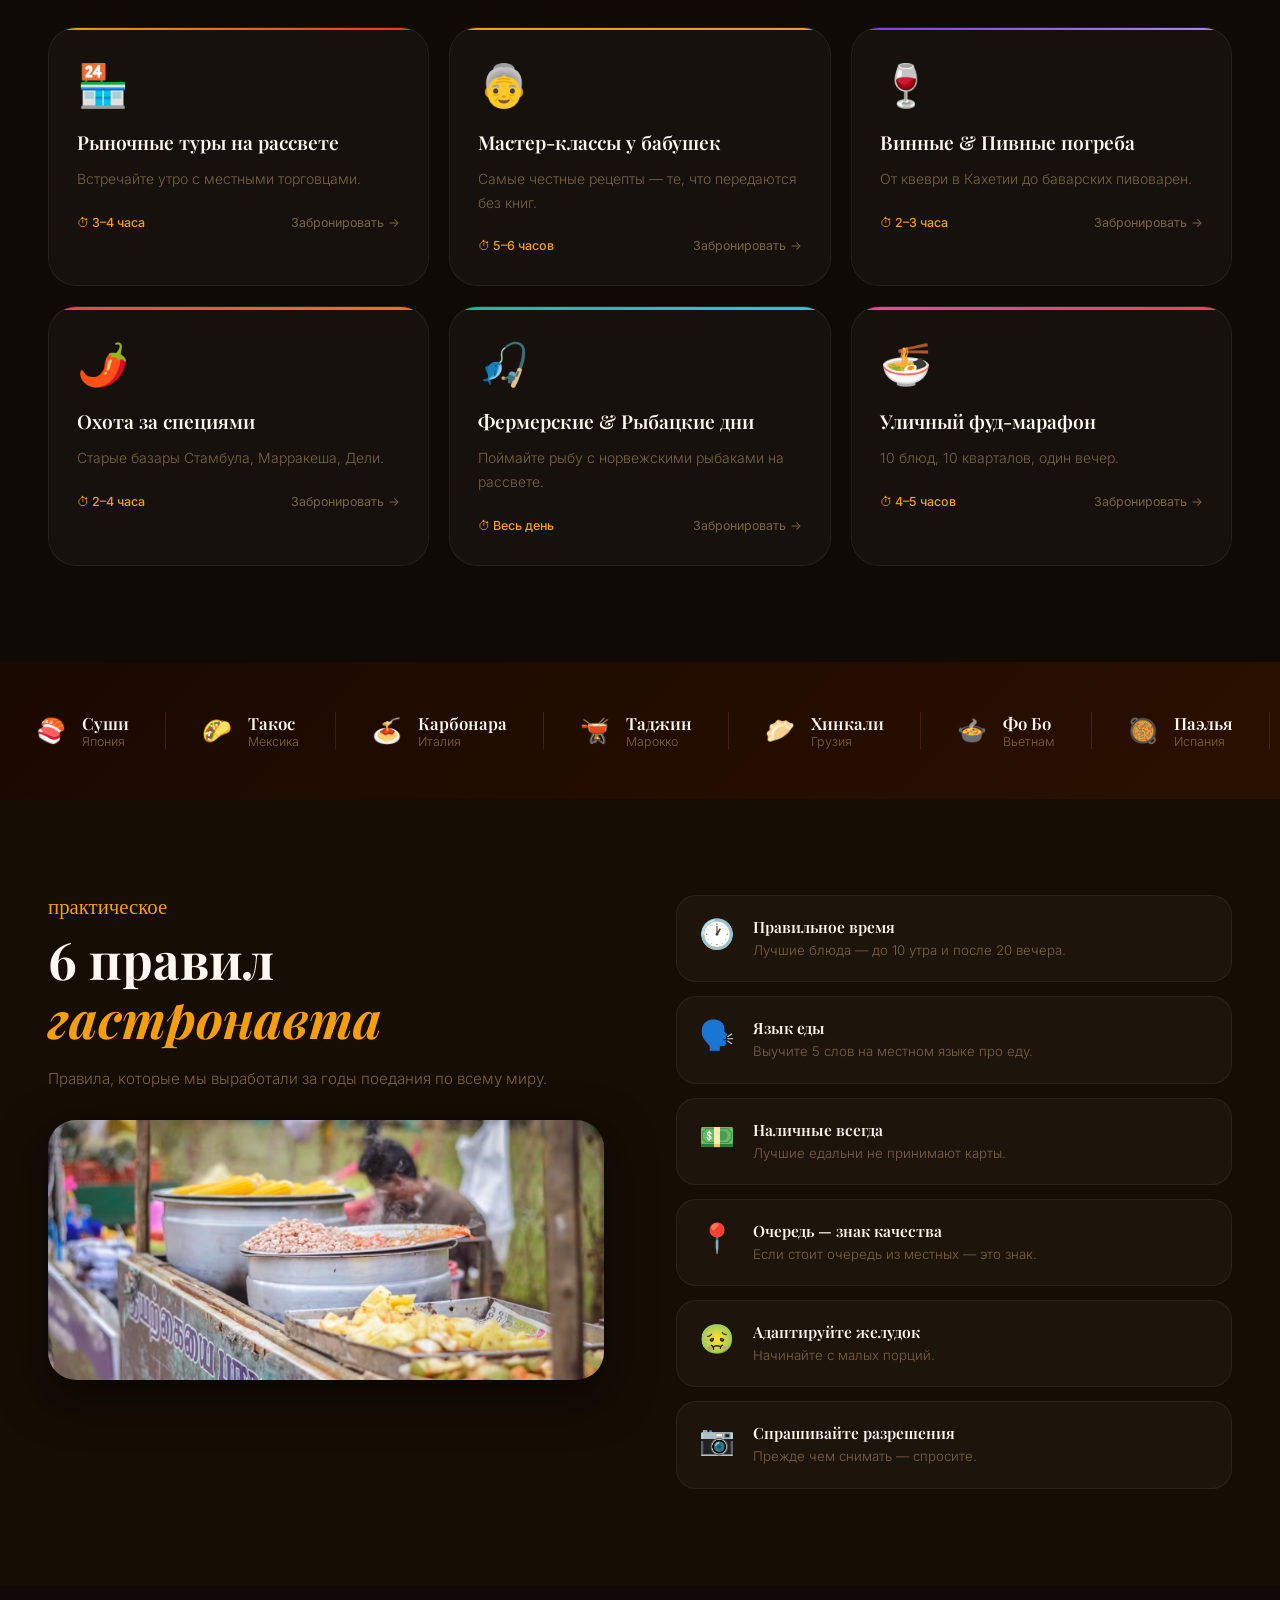
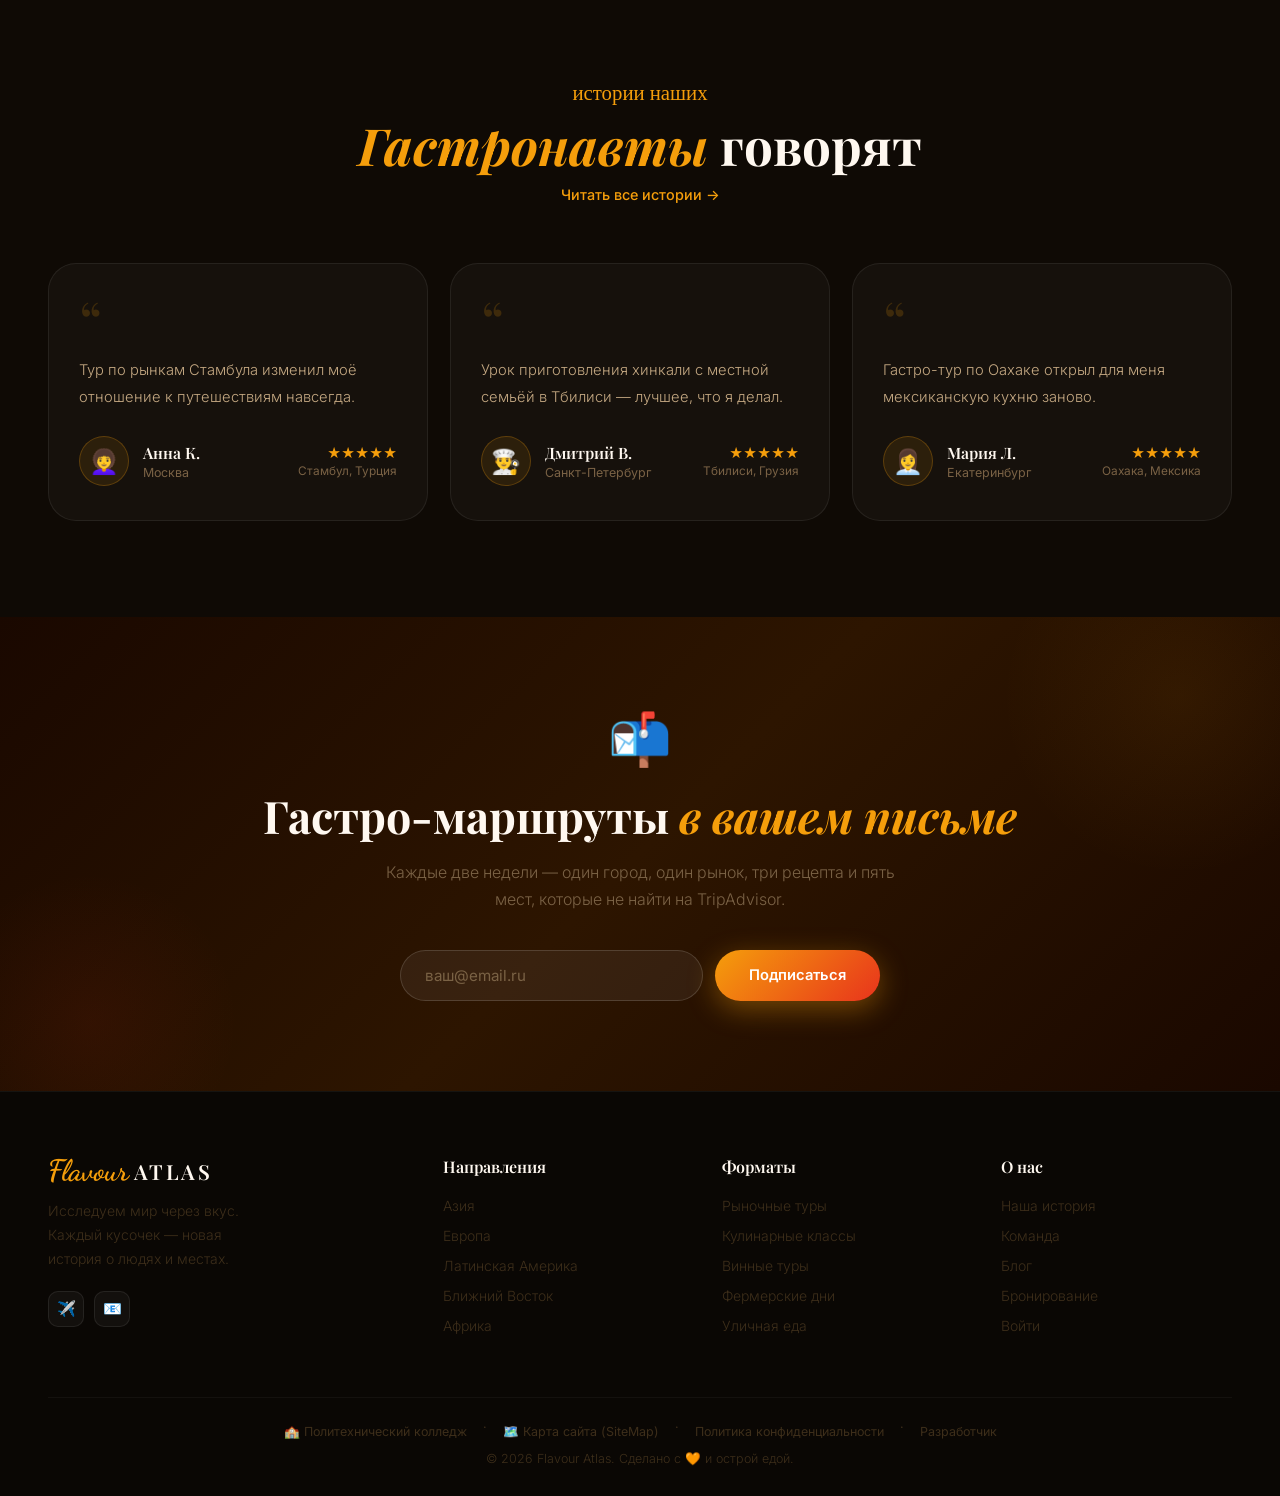
==== commit af613bb9: "index.html" ====
--- a/index.html
+++ b/index.html
@@ -8,6 +8,16 @@
   <link rel="preconnect" href="https://fonts.gstatic.com" crossorigin />
   <link href="https://fonts.googleapis.com/css2?family=Playfair+Display:ital,wght@0,400;0,600;0,700;0,900;1,400&family=Inter:wght@300;400;500;600&family=Dancing+Script:wght@600;700&display=swap" rel="stylesheet" />
   <link rel="stylesheet" href="shared.css" />
+  <style>
+    @media (max-width: 768px) {
+      .nav-desktop { display: none !important; }
+      .nav-cta-btn { display: none !important; }
+      .nav-auth-link { display: none !important; }
+      .hamburger-menu { display: flex !important; }
+      .navbar .container { justify-content: space-between; }
+      .logo { flex-shrink: 0; }
+    }
+  </style>
 </head>
 <body>
 
@@ -89,12 +99,12 @@
       <a href="destinations.html" class="btn btn-ghost">Все 47 направлений &rarr;</a>
     </div>
     <div class="dest-grid">
-      <a class="dest-card" href="destinations.html"><img class="dest-card-img" src="Images/spec.jpg" alt="Osaka" loading="lazy"><div class="dest-card-overlay"></div><div class="dest-tag">Уличная еда</div><div class="dest-rating">★ 4.9</div><div class="dest-body"><div class="dest-emoji">🍜</div><div class="dest-city">Осака</div><div class="dest-country">Япония</div><div class="dest-desc">Мировая столица уличной еды: такояки, окономияки, рамен на каждом углу.</div><div class="dest-meta"><span class="dest-price">$$</span><span class="dest-time">Март – Май</span></div><div class="dest-tags"><span class="dest-dish">Такояки</span><span class="dest-dish">Окономияки</span><span class="dest-dish">Рамен</span></div></div></a>
-      <a class="dest-card" href="destinations.html"><img class="dest-card-img" src="Images/mexic.jpg" alt="Oaxaca" loading="lazy"><div class="dest-card-overlay"></div><div class="dest-tag">Авторская кухня</div><div class="dest-rating">★ 4.8</div><div class="dest-body"><div class="dest-emoji">🌮</div><div class="dest-city">Оахака</div><div class="dest-country">Мексика</div><div class="dest-desc">Родина шоколада, мескаля и семи видов моле.</div><div class="dest-meta"><span class="dest-price">$</span><span class="dest-time">Окт – Янв</span></div><div class="dest-tags"><span class="dest-dish">Тлаюда</span><span class="dest-dish">Моле негро</span><span class="dest-dish">Тасахо</span></div></div></a>
+      <a class="dest-card" href="destinations.html"><img class="dest-card-img" src="Images/spec.jpg" alt="Osaka" loading="lazy"><div class="dest-card-overlay"></div><div class="dest-tag">Уличная еда</div><div class="dest-rating">★ 4.9</div><div class="dest-body"><div class="dest-emoji">🍜</div><div class="dest-city">Осака</div><div class="dest-country">Япония</div><div class="dest-desc">Мировая столица уличной еды.</div><div class="dest-meta"><span class="dest-price">$$</span><span class="dest-time">Март – Май</span></div><div class="dest-tags"><span class="dest-dish">Такояки</span><span class="dest-dish">Окономияки</span><span class="dest-dish">Рамен</span></div></div></a>
+      <a class="dest-card" href="destinations.html"><img class="dest-card-img" src="Images/mexic.jpg" alt="Oaxaca" loading="lazy"><div class="dest-card-overlay"></div><div class="dest-tag">Авторская кухня</div><div class="dest-rating">★ 4.8</div><div class="dest-body"><div class="dest-emoji">🌮</div><div class="dest-city">Оахака</div><div class="dest-country">Мексика</div><div class="dest-desc">Родина шоколада и семи видов моле.</div><div class="dest-meta"><span class="dest-price">$</span><span class="dest-time">Окт – Янв</span></div><div class="dest-tags"><span class="dest-dish">Тлаюда</span><span class="dest-dish">Моле негро</span><span class="dest-dish">Тасахо</span></div></div></a>
       <a class="dest-card" href="destinations.html"><img class="dest-card-img" src="Images/night.jpg" alt="Marrakesh" loading="lazy"><div class="dest-card-overlay"></div><div class="dest-tag">Специи & Пряности</div><div class="dest-rating">★ 4.7</div><div class="dest-body"><div class="dest-emoji">🫖</div><div class="dest-city">Марракеш</div><div class="dest-country">Марокко</div><div class="dest-desc">Джемаа-эль-Фна — живой театр еды.</div><div class="dest-meta"><span class="dest-price">$</span><span class="dest-time">Сент – Нояб</span></div><div class="dest-tags"><span class="dest-dish">Таджин</span><span class="dest-dish">Кускус</span><span class="dest-dish">Пастилья</span></div></div></a>
-      <a class="dest-card" href="destinations.html"><img class="dest-card-img" src="Images/pasta.jpg" alt="Bologna" loading="lazy"><div class="dest-card-overlay"></div><div class="dest-tag">La Grassa</div><div class="dest-rating">★ 4.9</div><div class="dest-body"><div class="dest-emoji">🍝</div><div class="dest-city">Болонья</div><div class="dest-country">Италия</div><div class="dest-desc">Жирная, сытная, гордая. Настоящий болоньезе.</div><div class="dest-meta"><span class="dest-price">$$$</span><span class="dest-time">Апр – Июнь</span></div><div class="dest-tags"><span class="dest-dish">Тальятелле</span><span class="dest-dish">Тортеллини</span><span class="dest-dish">Мортаделла</span></div></div></a>
-      <a class="dest-card" href="destinations.html"><img class="dest-card-img" src="Images/vietnam.jpg" alt="Vietnam" loading="lazy"><div class="dest-card-overlay"></div><div class="dest-tag">Fusion & Традиции</div><div class="dest-rating">★ 4.8</div><div class="dest-body"><div class="dest-emoji">🍲</div><div class="dest-city">Хойан</div><div class="dest-country">Вьетнам</div><div class="dest-desc">Кулинарный перекрёсток Азии. Cao Lầu.</div><div class="dest-meta"><span class="dest-price">$</span><span class="dest-time">Фев – Апр</span></div><div class="dest-tags"><span class="dest-dish">Cao Lầu</span><span class="dest-dish">Белая роза</span><span class="dest-dish">Ком Га</span></div></div></a>
-      <a class="dest-card" href="destinations.html"><img class="dest-card-img" src="Images/grusin.jpg" alt="Georgia" loading="lazy"><div class="dest-card-overlay"></div><div class="dest-tag">Вино & Застолье</div><div class="dest-rating">★ 4.9</div><div class="dest-body"><div class="dest-emoji">🍷</div><div class="dest-city">Тбилиси</div><div class="dest-country">Грузия</div><div class="dest-desc">Колыбель виноделия. Супра — многочасовое застолье.</div><div class="dest-meta"><span class="dest-price">$$</span><span class="dest-time">Май – Окт</span></div><div class="dest-tags"><span class="dest-dish">Хинкали</span><span class="dest-dish">Хачапури</span><span class="dest-dish">Мцвади</span></div></div></a>
+      <a class="dest-card" href="destinations.html"><img class="dest-card-img" src="Images/pasta.jpg" alt="Bologna" loading="lazy"><div class="dest-card-overlay"></div><div class="dest-tag">La Grassa</div><div class="dest-rating">★ 4.9</div><div class="dest-body"><div class="dest-emoji">🍝</div><div class="dest-city">Болонья</div><div class="dest-country">Италия</div><div class="dest-desc">Жирная, сытная, гордая.</div><div class="dest-meta"><span class="dest-price">$$$</span><span class="dest-time">Апр – Июнь</span></div><div class="dest-tags"><span class="dest-dish">Тальятелле</span><span class="dest-dish">Тортеллини</span><span class="dest-dish">Мортаделла</span></div></div></a>
+      <a class="dest-card" href="destinations.html"><img class="dest-card-img" src="Images/vietnam.jpg" alt="Vietnam" loading="lazy"><div class="dest-card-overlay"></div><div class="dest-tag">Fusion & Традиции</div><div class="dest-rating">★ 4.8</div><div class="dest-body"><div class="dest-emoji">🍲</div><div class="dest-city">Хойан</div><div class="dest-country">Вьетнам</div><div class="dest-desc">Кулинарный перекрёсток Азии.</div><div class="dest-meta"><span class="dest-price">$</span><span class="dest-time">Фев – Апр</span></div><div class="dest-tags"><span class="dest-dish">Cao Lầu</span><span class="dest-dish">Белая роза</span><span class="dest-dish">Ком Га</span></div></div></a>
+      <a class="dest-card" href="destinations.html"><img class="dest-card-img" src="Images/grusin.jpg" alt="Georgia" loading="lazy"><div class="dest-card-overlay"></div><div class="dest-tag">Вино & Застолье</div><div class="dest-rating">★ 4.9</div><div class="dest-body"><div class="dest-emoji">🍷</div><div class="dest-city">Тбилиси</div><div class="dest-country">Грузия</div><div class="dest-desc">Колыбель виноделия.</div><div class="dest-meta"><span class="dest-price">$$</span><span class="dest-time">Май – Окт</span></div><div class="dest-tags"><span class="dest-dish">Хинкали</span><span class="dest-dish">Хачапури</span><span class="dest-dish">Мцвади</span></div></div></a>
     </div>
   </div>
 </section>
@@ -124,7 +134,7 @@
   <div class="container">
     <div class="exp-header"><span class="section-label">что вас ждёт</span><h2 class="section-title">Форматы <em>гастро-опыта</em></h2></div>
     <div class="exp-grid">
-      <a class="exp-card c1" href="booking.html"><div class="exp-emoji">🏪</div><h3>Рыночные туры на рассвете</h3><p>Встречайте утро с местными торговцами. Узнайте, как выбирать манго на ощупь.</p><div class="exp-footer"><span class="exp-duration">⏱ 3–4 часа</span><span class="exp-link">Забронировать →</span></div></a>
+      <a class="exp-card c1" href="booking.html"><div class="exp-emoji">🏪</div><h3>Рыночные туры на рассвете</h3><p>Встречайте утро с местными торговцами.</p><div class="exp-footer"><span class="exp-duration">⏱ 3–4 часа</span><span class="exp-link">Забронировать →</span></div></a>
       <a class="exp-card c2" href="booking.html"><div class="exp-emoji">👵</div><h3>Мастер-классы у бабушек</h3><p>Самые честные рецепты — те, что передаются без книг.</p><div class="exp-footer"><span class="exp-duration">⏱ 5–6 часов</span><span class="exp-link">Забронировать →</span></div></a>
       <a class="exp-card c3" href="booking.html"><div class="exp-emoji">🍷</div><h3>Винные & Пивные погреба</h3><p>От квеври в Кахетии до баварских пивоварен.</p><div class="exp-footer"><span class="exp-duration">⏱ 2–3 часа</span><span class="exp-link">Забронировать →</span></div></a>
       <a class="exp-card c4" href="booking.html"><div class="exp-emoji">🌶️</div><h3>Охота за специями</h3><p>Старые базары Стамбула, Марракеша, Дели.</p><div class="exp-footer"><span class="exp-duration">⏱ 2–4 часа</span><span class="exp-link">Забронировать →</span></div></a>
@@ -211,18 +221,9 @@
           <a href="mailto:mihakozlov2007@gmail.com" class="social-btn" title="Email">📧</a>
         </div>
       </div>
-      <div class="footer-col">
-        <h4>Направления</h4>
-        <ul><li><a href="destinations.html">Азия</a></li><li><a href="destinations.html">Европа</a></li><li><a href="destinations.html">Латинская Америка</a></li><li><a href="destinations.html">Ближний Восток</a></li><li><a href="destinations.html">Африка</a></li></ul>
-      </div>
-      <div class="footer-col">
-        <h4>Форматы</h4>
-        <ul><li><a href="booking.html">Рыночные туры</a></li><li><a href="booking.html">Кулинарные классы</a></li><li><a href="booking.html">Винные туры</a></li><li><a href="booking.html">Фермерские дни</a></li><li><a href="booking.html">Уличная еда</a></li></ul>
-      </div>
-      <div class="footer-col">
-        <h4>О нас</h4>
-        <ul><li><a href="about.html">Наша история</a></li><li><a href="about.html">Команда</a></li><li><a href="story.html">Блог</a></li><li><a href="booking.html">Бронирование</a></li><li><a href="auth.html">Войти</a></li></ul>
-      </div>
+      <div class="footer-col"><h4>Направления</h4><ul><li><a href="destinations.html">Азия</a></li><li><a href="destinations.html">Европа</a></li><li><a href="destinations.html">Латинская Америка</a></li><li><a href="destinations.html">Ближний Восток</a></li><li><a href="destinations.html">Африка</a></li></ul></div>
+      <div class="footer-col"><h4>Форматы</h4><ul><li><a href="booking.html">Рыночные туры</a></li><li><a href="booking.html">Кулинарные классы</a></li><li><a href="booking.html">Винные туры</a></li><li><a href="booking.html">Фермерские дни</a></li><li><a href="booking.html">Уличная еда</a></li></ul></div>
+      <div class="footer-col"><h4>О нас</h4><ul><li><a href="about.html">Наша история</a></li><li><a href="about.html">Команда</a></li><li><a href="story.html">Блог</a></li><li><a href="booking.html">Бронирование</a></li><li><a href="auth.html">Войти</a></li></ul></div>
     </div>
     <div class="footer-bottom">
       <div class="footer-links-row">
